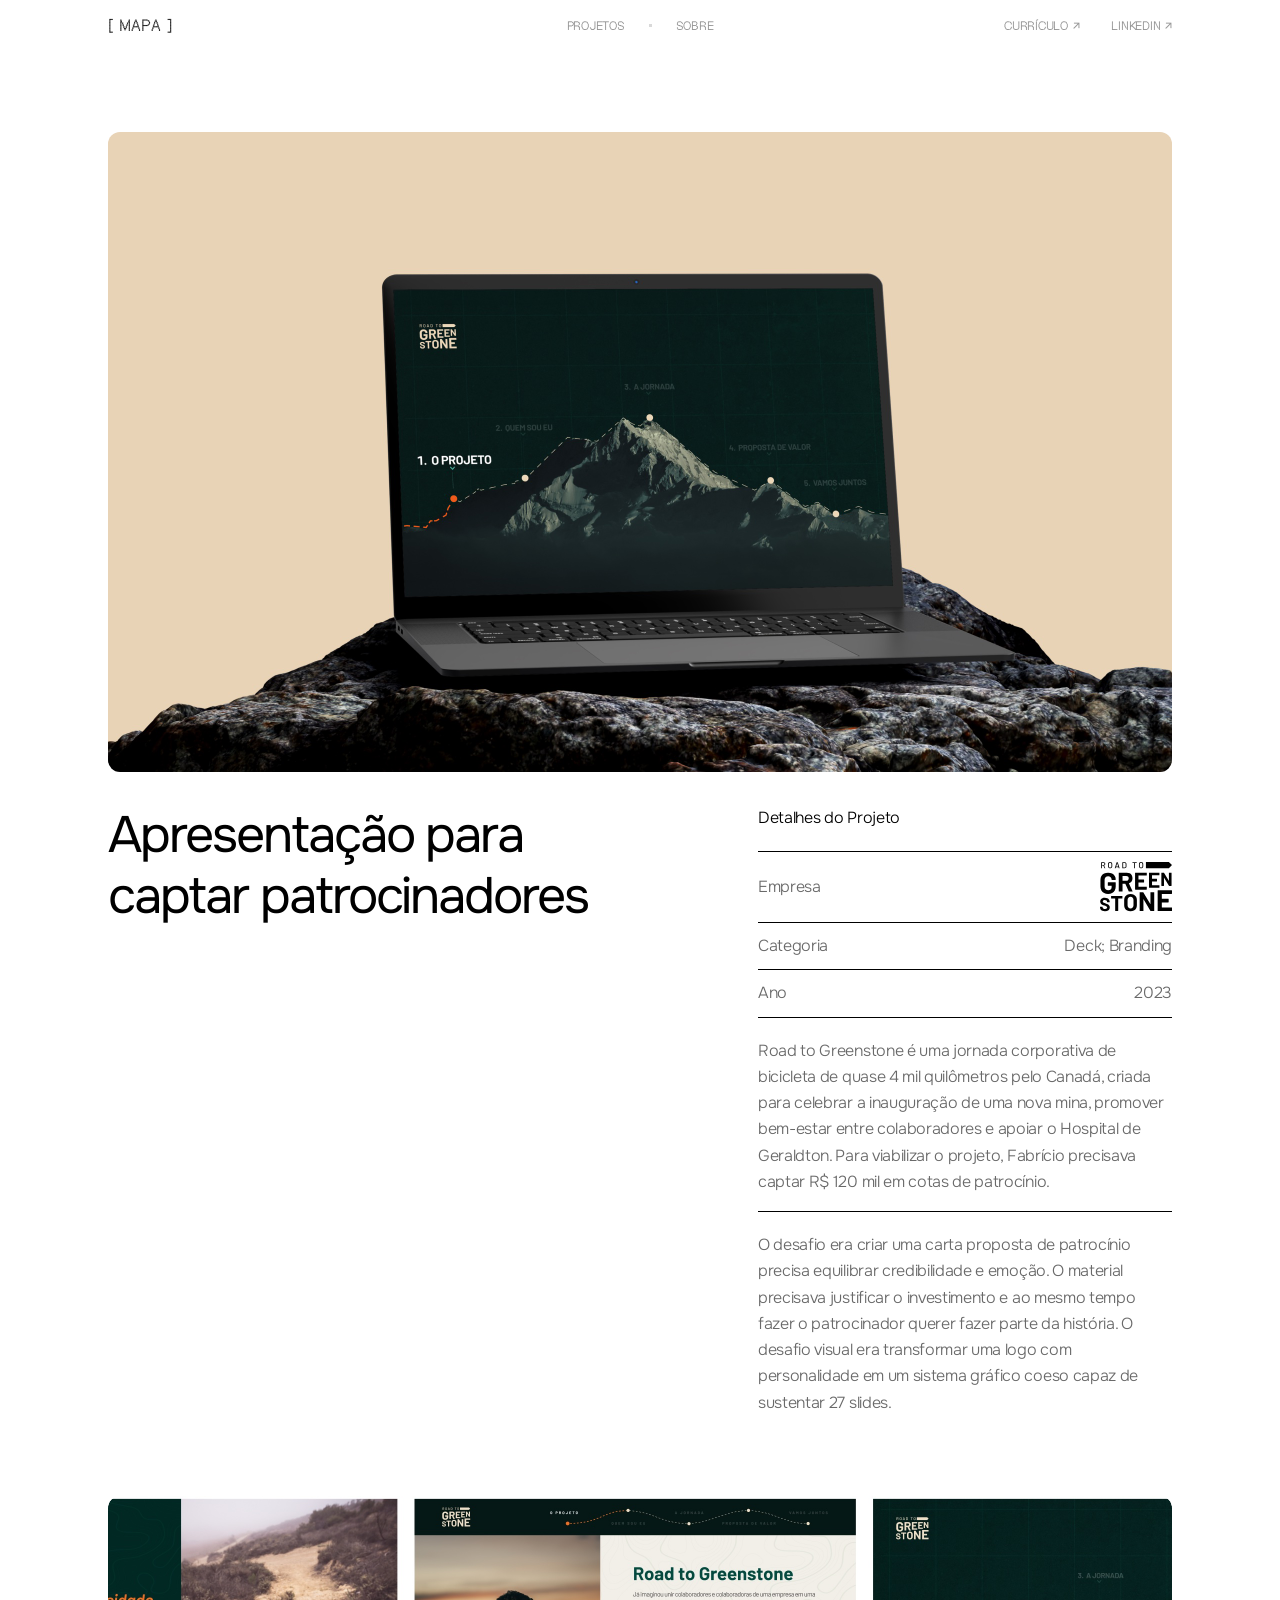
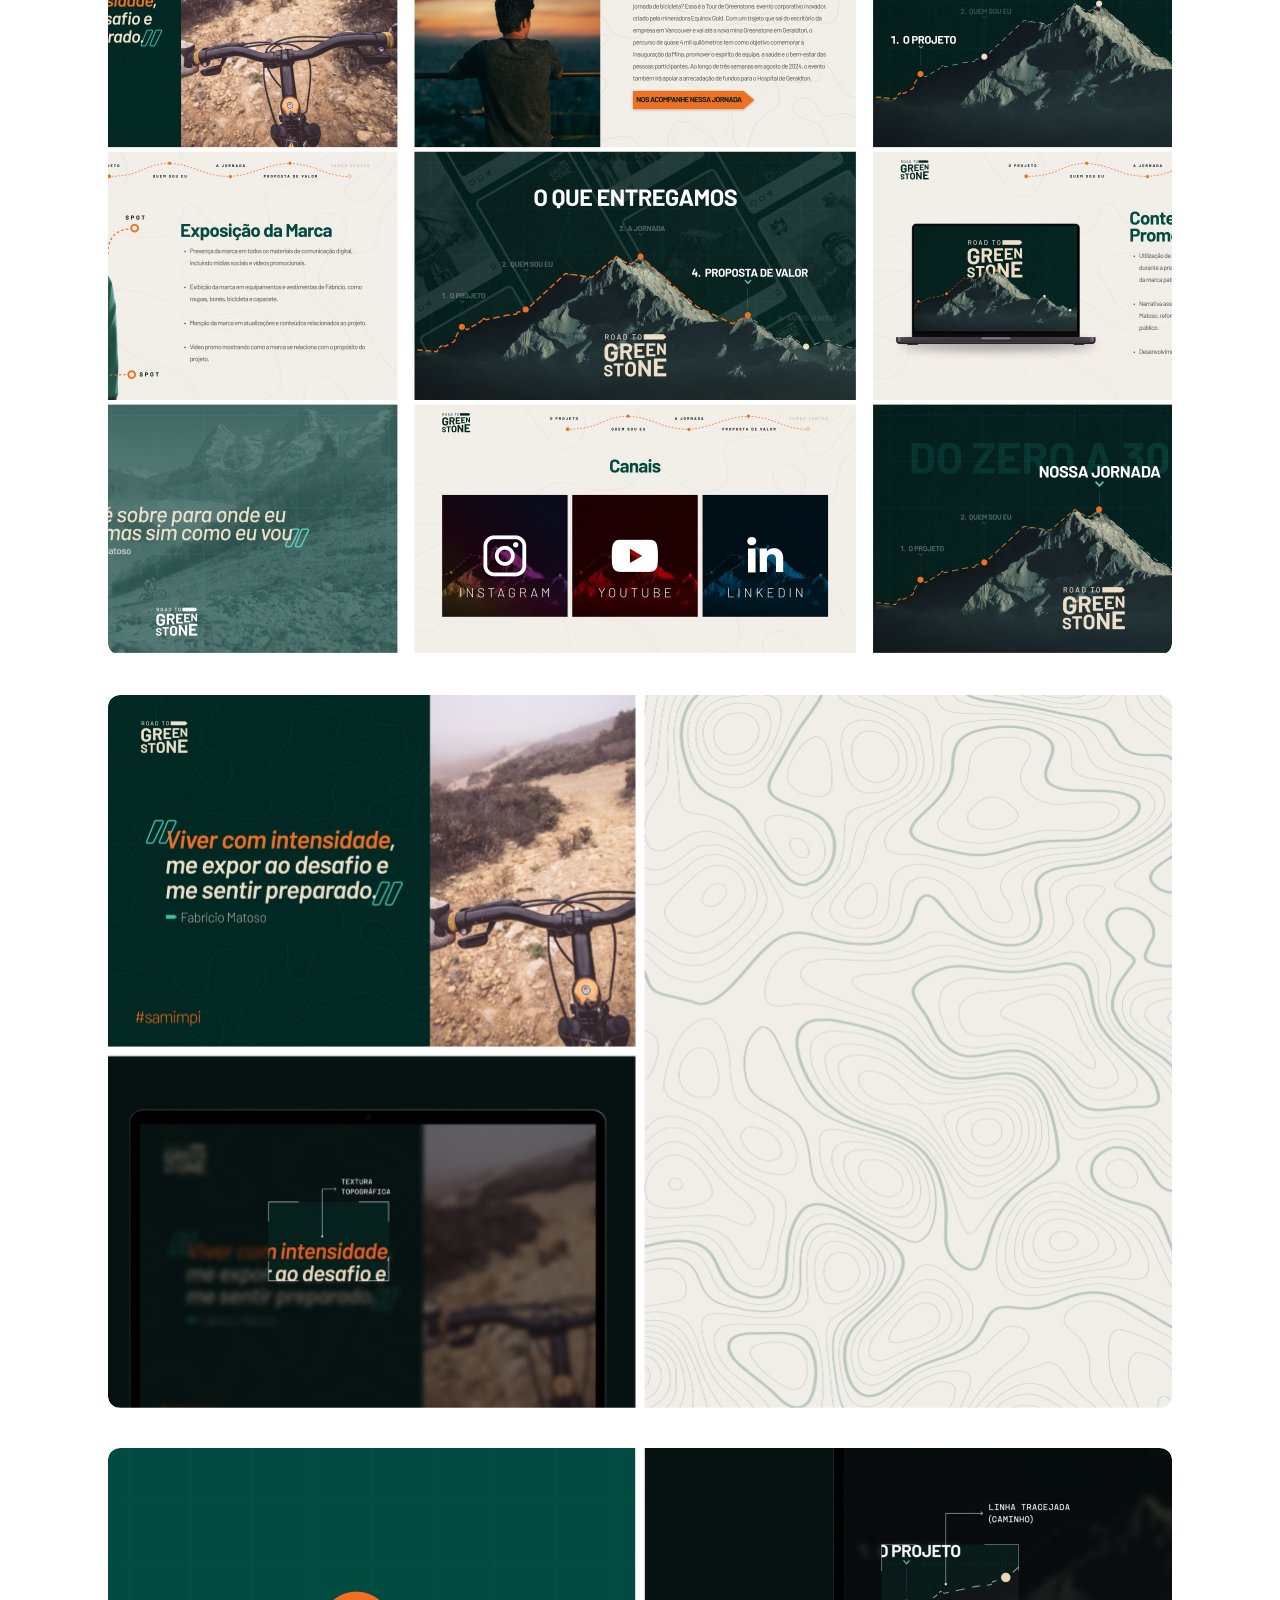
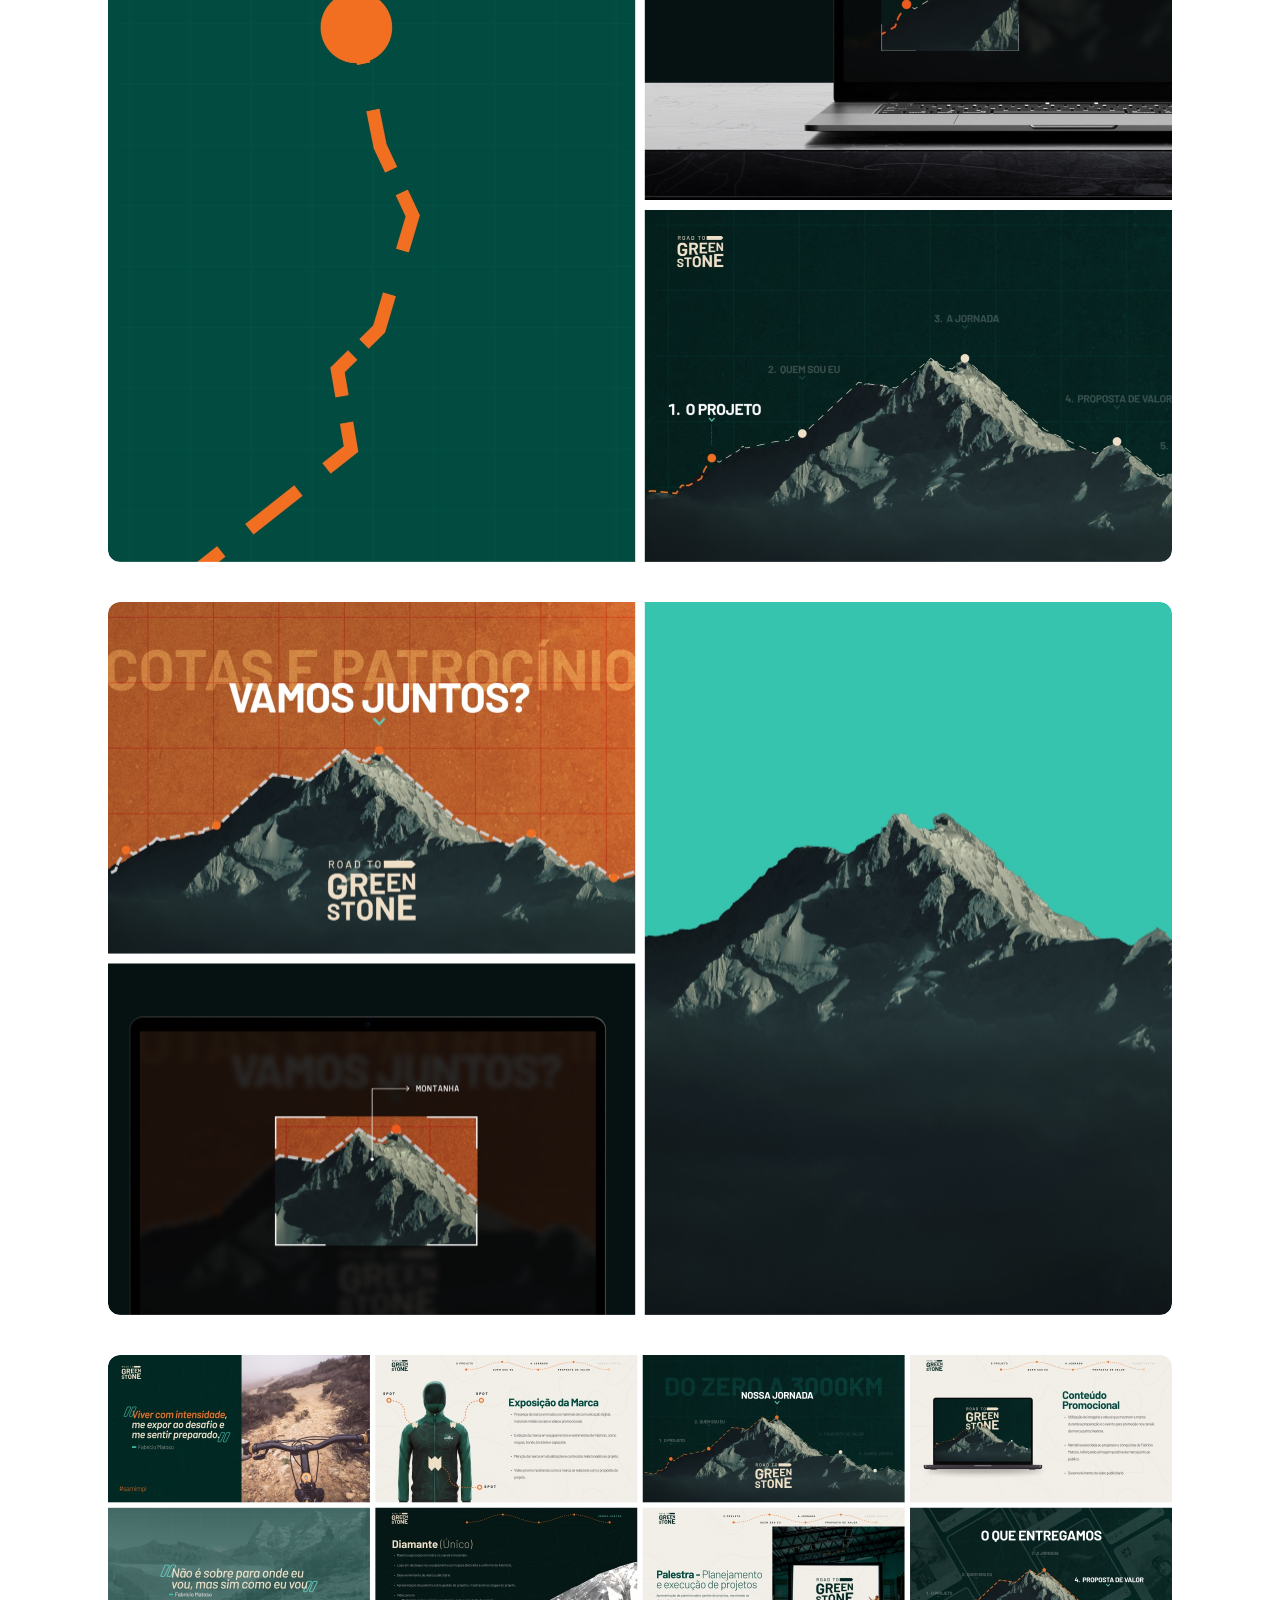
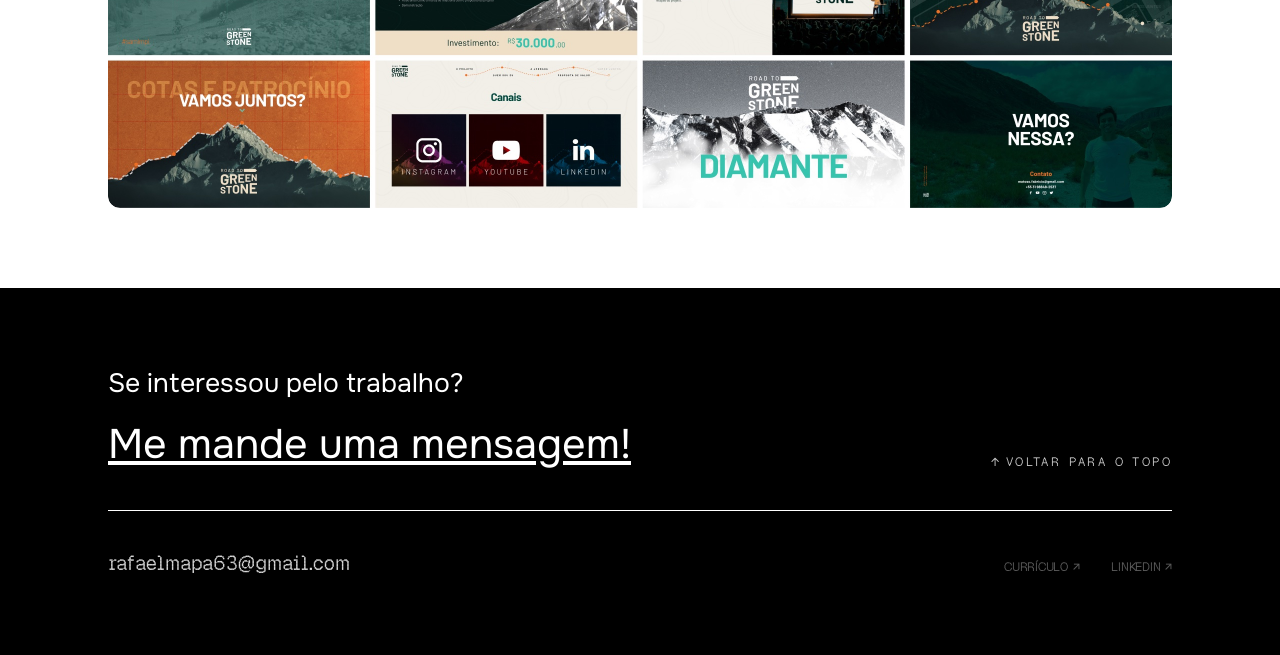
==== captacao.html @ 577cd7eb "feat: adicionar cases Catalogo, Captacao e Fidcomex e navegacao de projetos" ====
<!DOCTYPE html>
<html lang="pt-BR" id="top">
<head>
  <meta charset="UTF-8">
  <meta name="viewport" content="width=device-width, initial-scale=1.0">
  <title>Rafael Mapa - Apresentação para captar patrocinadores (Road to Greenstone)</title>
  <meta name="description" content="Road to Greenstone é uma jornada corporativa de bicicleta de quase 4 mil quilômetros pelo Canadá. Apresentação para captação de cotas de patrocínio.">
  <link rel="preconnect" href="https://fonts.googleapis.com">
  <link rel="preconnect" href="https://fonts.gstatic.com" crossorigin>
  <link href="https://fonts.googleapis.com/css2?family=Onest:wght@300;400&display=swap" rel="stylesheet">
  <link rel="stylesheet" href="style.css">
</head>
<body>
  <div class="container">
    <header>
      <div id="logo-text" class="pixel-mono" style="font-size:16px; cursor: pointer;" onclick="window.location.href='index.html'">[ MAPA ]</div>
      <nav class="header-links t-nav pixel-mono">
        <a href="projetos.html">projetos</a>
        <div class="dot"></div>
        <a href="sobre.html">sobre</a>
      </nav>
      <nav class="header-social t-nav pixel-mono">
        <a href="#" class="cv-link">Currículo ↗</a>
        <a href="https://www.linkedin.com/in/rafaelmapa/" target="_blank" class="linkedin-link">linkedin ↗</a>
      </nav>
      <button class="hamburger" type="button" aria-label="Abrir menu" aria-controls="mobile-menu" aria-expanded="false">
        <span></span><span></span><span></span>
      </button>
    </header>
    <div class="mobile-menu-overlay" id="mobile-menu">
      <nav class="pixel-mono">
        <a href="projetos.html">projetos</a>
        <a href="sobre.html">sobre</a>
        <a href="https://www.linkedin.com/in/rafaelmapa/" target="_blank">linkedin ↗</a>
      </nav>
    </div>

    <!-- Case Top: Hero first, then Title & Meta -->
    <main class="case-main">
      <div class="case-hero-image" style="margin-bottom: 33px;">
        <img src="assets/cases/captacao/hero.jpg" alt="Apresentação para captar patrocinadores - Road to Greenstone" width="1064" height="640">
      </div>

      <section class="case-header" style="margin-bottom: 80px;">
        <div class="case-header-left">
          <h1 class="case-title">Apresentação para captar patrocinadores</h1>
        </div>
        <div class="case-header-right">
          <h2 class="case-details-heading">Detalhes do Projeto</h2>
          <div class="case-meta-row">
            <span class="case-meta-label">Empresa</span>
            <div class="case-meta-logos">
              <img src="assets/cases/captacao/logo.svg" alt="Road to Greenstone" width="87" height="60" style="display: block; width: auto; height: 50px;">
            </div>
          </div>
          <div class="case-meta-row">
            <span class="case-meta-label">Categoria</span>
            <span class="case-meta-value">Deck; Branding</span>
          </div>
          <div class="case-meta-row">
            <span class="case-meta-label">Ano</span>
            <span class="case-meta-value">2023</span>
          </div>
          <p class="case-summary" style="margin-bottom: 16px;">
            Road to Greenstone é uma jornada corporativa de bicicleta de quase 4 mil quilômetros pelo Canadá, criada para celebrar a inauguração de uma nova mina, promover bem-estar entre colaboradores e apoiar o Hospital de Geraldton. Para viabilizar o projeto, Fabrício precisava captar R$ 120 mil em cotas de patrocínio.
          </p>
          <p class="case-summary">
            O desafio era criar uma carta proposta de patrocínio precisa equilibrar credibilidade e emoção. O material precisava justificar o investimento e ao mesmo tempo fazer o patrocinador querer fazer parte da história. O desafio visual era transformar uma logo com personalidade em um sistema gráfico coeso capaz de sustentar 27 slides.
          </p>
        </div>
      </section>

      <!-- Interface & Slides Gallery -->
      <section class="case-gallery-block" style="margin-bottom: 80px;">
        <div class="case-gallery-banner">
          <img src="assets/cases/captacao/img-1.jpg" alt="Abertura e apresentação conceitual Road to Greenstone" width="1064" height="759">
        </div>
        <div class="case-gallery-banner">
          <img src="assets/cases/captacao/img-2.jpg" alt="Elementos visuais e dados da jornada em bicicleta pelo Canadá" width="1064" height="714">
        </div>
        <div class="case-gallery-banner">
          <img src="assets/cases/captacao/img-3.jpg" alt="Cotas de patrocínio, contrapartidas e mapa da jornada" width="1064" height="713">
        </div>
        <div class="case-gallery-banner">
          <img src="assets/cases/captacao/img-4.jpg" alt="Retorno de marca, impacto social e apoio ao Hospital de Geraldton" width="1064" height="713">
        </div>
        <div class="case-gallery-banner">
          <img src="assets/cases/captacao/img-5.jpg" alt="Mural completo dos slides da apresentação" width="1064" height="453">
        </div>
      </section>
    </main>
  </div>

  <!-- Footer -->
  <footer>
    <div class="container">
      <div class="footer-top">
        <div class="footer-cta">
          <p>Se interessou pelo trabalho?</p>
          <p><a href="https://wa.me/5531984040289" target="_blank" style="color: inherit; text-decoration: none;">Me mande uma mensagem!</a></p>
        </div>
        <a href="#top" class="back-to-top pixel-mono">
          <span>↑</span> VOLTAR PARA O TOPO
        </a>
      </div>
      <hr>
      <div class="footer-bottom">
        <a href="#" id="copy-email-btn" class="footer-email pixel-mono" style="position: relative;">
          rafaelmapa63@gmail.com
          <span id="email-tooltip" style="position: absolute; bottom: 100%; left: 0; margin-bottom: 8px; background: var(--white); color: var(--black); padding: 4px 8px; border-radius: 2px; font-size: 12px; opacity: 0; pointer-events: none; transition: opacity 0.2s; white-space: nowrap;">Email Copiado</span>
        </a>
        <nav class="header-social t-nav pixel-mono">
          <a href="#">Currículo ↗</a>
          <a href="https://www.linkedin.com/in/rafaelmapa/" target="_blank">linkedin ↗</a>
        </nav>
      </div>
    </div>
  </footer>

  <script src="site.js"></script>
</body>
</html>
---- style.css ----
/* Reset & Fonts */
:root {
  --gray: #696969;
  --nav-gray: #767676;
  --divider: #D9D9D9;
  --black: #000000;
  --white: #FFFFFF;
}

*, *::before, *::after { box-sizing: border-box; }
body, h1, h2, h3, p, figure, blockquote, dl, dd, ul, ol { margin: 0; padding: 0; }
a { text-decoration: none; color: inherit; }
img { max-width: 100%; height: auto; display: block; }

body {
  font-family: 'Onest', system-ui, sans-serif;
  color: var(--black);
  background-color: var(--white);
  line-height: 1.2;
}

@font-face {
  font-family: 'Geist Pixel Local';
  src: url('assets/fonts/GeistPixel-Regular-VariableFont_ELSH.ttf') format('truetype');
  font-weight: 400;
  font-style: normal;
  font-display: swap;
}

/* Typography Scale */
.hero-name {
  font-family: 'Geist Pixel Local', monospace;
  font-variation-settings: 'ELSH' 20;
}

@keyframes name-glitch {
  0%, 100% { font-variation-settings: 'ELSH' 20; }
  20% { font-variation-settings: 'ELSH' 40; }
  40% { font-variation-settings: 'ELSH' 60; }
  60% { font-variation-settings: 'ELSH' 80; }
  80% { font-variation-settings: 'ELSH' 1; }
}

@media (hover: hover) and (prefers-reduced-motion: no-preference) {
  .hero-name:hover {
    animation: name-glitch 2.5s steps(1, end) infinite;
  }
}

/* ponytail: approximate Geist Pixel via mono until imported or mapped locally */
.pixel-mono {
  font-family: 'Geist Pixel Local', ui-monospace, monospace;
  font-variation-settings: 'ELSH' 20;
  text-transform: uppercase;
}

.t-lead { font-size: clamp(20px, calc(17px + 0.75vw), 28px); font-weight: 400; letter-spacing: -0.02em; line-height: 1.2; color: var(--gray); }
.hero p.t-lead { text-wrap: balance; }
.t-h1 { font-size: clamp(28px, calc(22px + 1vw), 40px); font-weight: 300; letter-spacing: -0.02em; line-height: 1.2; }
.t-h2 { font-size: clamp(18px, calc(16px + 0.3vw), 20px); font-weight: 300; letter-spacing: -0.02em; line-height: 1.2; }
.t-card-title { font-size: clamp(16px, calc(13px + 0.45vw), 20px); font-weight: 400; letter-spacing: -0.02em; line-height: 1.2; }
.t-body { font-size: 16px; font-weight: 300; letter-spacing: -0.02em; line-height: 1.64; }
.t-nav { font-size: 12px; letter-spacing: -0.02em; color: var(--nav-gray); }
.t-metadata { font-size: 10px; font-weight: 400; letter-spacing: -0.02em; text-transform: uppercase; }

/* Layout */
.container {
  width: min(1064px, calc(100% - 48px));
  margin: 0 auto;
}

/* Header */
header {
  position: sticky;
  top: 0;
  z-index: 100;
  display: grid;
  grid-template-columns: 1fr auto 1fr;
  align-items: center;
  width: 100%;
  height: 52px;
  background-color: var(--white);
}
header::before {
  content: "";
  position: absolute;
  top: 0;
  left: 50%;
  width: 100vw;
  height: 100%;
  transform: translateX(-50%);
  background-color: var(--white);
  z-index: -1;
}
main {
  padding-top: 80px;
}
#logo-text {
  justify-self: start;
  font-size: 16px;
}
.header-links {
  justify-self: center;
  display: flex;
  align-items: center;
  gap: 24px;
}
.header-social {
  justify-self: end;
  display: flex;
  align-items: center;
  gap: 32px;
}
.dot {
  width: 3px;
  height: 3px;
  background-color: var(--divider);
}

/* Hero Section */
.hero {
  margin-bottom: 80px;
}
.hero p {
  max-width: 522px;
  margin-bottom: 32px;
}
.hero strong {
  font-weight: normal;
  color: var(--black);
}
.current-role {
  display: flex;
  align-items: center;
  gap: 8px;
  font-size: 20px;
  color: var(--gray);
  margin-left: auto;
  width: fit-content;
}
@media (min-width: 768px) {
  .hero {
    display: flex;
    flex-wrap: wrap;
    justify-content: space-between;
    align-items: flex-end;
    gap: 40px;
  }
  .hero p { margin-bottom: 0; }
}

/* Projects Grid */
.projects {
  display: grid;
  grid-template-columns: 1fr;
  gap: 32px;
  margin-bottom: 80px;
}
.projects > div,
.card,
.card-footer,
.card-footer h3 { min-width: 0; }
.projects > div {
  display: flex;
  flex-direction: column;
  gap: 32px;
}
@media (min-width: 768px) {
  .projects {
    grid-template-columns: repeat(2, minmax(0, 1fr));
    gap: 20px;
    align-items: start;
  }
}

/* Project Card */
.card {
  display: flex;
  flex-direction: column;
  gap: 20px;
}
.card-img {
  width: 100%;
  border-radius: 4px;
  overflow: hidden;
  background: #f5f5f5;
}
.card-img img {
  width: 100%;
  height: auto;
}

.card-footer {
  display: flex;
  justify-content: space-between;
  align-items: flex-start;
  gap: 24px;
}
.card-footer .t-metadata {
  flex-shrink: 0;
  text-align: right;
  white-space: nowrap;
}
.card-footer h3 { flex: 0 1 65%; }

.view-more {
  display: block;
  font-size: clamp(18px, calc(15px + 0.55vw), 24px);
  letter-spacing: -0.02em;
  text-decoration: underline;
  margin-bottom: 80px;
}

/* About Sections */
.about-section {
  padding: 160px 0;
  display: flex;
  flex-direction: column;
  gap: 24px;
}
.about-section h2 {
  flex-shrink: 0;
}
.about-section p {
  color: var(--gray);
  max-width: 522px;
}
.about-section p strong {
  color: var(--black);
  font-weight: 300;
}

.section-title {
  color: var(--gray);
  margin-bottom: 32px;
}

@media (min-width: 768px) {
  .section-title {
    margin-bottom: 40px;
  }
}







@media (min-width: 768px) {
  .about-section {
    flex-direction: row;
    justify-content: space-between;
    gap: 80px;
  }
}

/* Footer */
footer {
  position: relative;
  z-index: 2;
  background-color: var(--black);
  color: var(--white);
  padding: 80px 0;
}
.footer-top {
  display: flex;
  flex-direction: column;
  justify-content: space-between;
  align-items: flex-start;
  gap: 40px;
  margin-bottom: 40px;
}
.footer-cta p:first-child {
  font-size: clamp(20px, calc(17px + 0.75vw), 28px);
  color: var(--white);
  margin-bottom: 20px;
}
.footer-cta p:last-child {
  font-size: clamp(30px, calc(22px + 1.5vw), 44px);
  text-decoration: underline;
}
.back-to-top {
  display: flex;
  align-items: center;
  gap: 4px;
  font-size: 12px;
  letter-spacing: 0.2em;
  text-transform: uppercase;
}
footer hr {
  border: 0;
  border-top: 1px solid var(--white);
  margin: 0 0 40px 0;
}
.footer-bottom {
  display: flex;
  flex-direction: column;
  justify-content: space-between;
  align-items: flex-start;
  gap: 24px;
}
.footer-email {
  font-size: 20px;
  text-transform: none;
  word-break: break-word;
}
@media (min-width: 768px) {
  .footer-top, .footer-bottom {
    flex-direction: row;
    align-items: flex-end;
  }
}





/* Remove huge padding-bottom from about-section since wrappers handle the spacing now */

/* Sobre Gallery */
@media (max-width: 767px) {
  .about-gallery {
    grid-template-columns: repeat(2, 1fr) !important;
  }
}


/* Hamburger & Mobile Header */
.hamburger {
  display: none;
  background: none;
  border: none;
  cursor: pointer;
  flex-direction: column;
  gap: 6px;
  padding: 0;
  z-index: 100;
  position: relative;
}
.hamburger span {
  display: block;
  width: 24px;
  height: 1px;
  background-color: var(--black);
  transition: transform 0.3s ease, opacity 0.3s ease;
}

@media (max-width: 767px) {
  header {
    grid-template-columns: auto 1fr auto !important;
    gap: 16px;
  }
  .header-links {
    display: none !important;
  }
  header .header-social {
    display: flex !important;
    justify-self: center !important;
  }
  .header-social .linkedin-link {
    display: none !important;
  }
  .header-social .cv-link {
    color: var(--nav-gray);
  }
  .hamburger {
    display: flex;
    justify-self: end;
  }
}


/* Mobile Menu Overlay */
.mobile-menu-overlay {
  position: fixed;
  top: 0;
  left: 0;
  width: 100%;
  height: 100vh;
  background-color: var(--white);
  z-index: 99;
  display: flex;
  flex-direction: column;
  padding: 100px 24px 24px;
  opacity: 0;
  pointer-events: none;
  transition: opacity 0.3s ease;
}
.menu-open {
  overflow: hidden;
}
.menu-open .mobile-menu-overlay {
  opacity: 1;
  pointer-events: auto;
}
.mobile-menu-overlay nav {
  display: flex;
  flex-direction: column;
  gap: 32px;
  align-items: center;
  font-size: 24px;
}
.menu-open .hamburger span:nth-child(1) {
  transform: translateY(7px) rotate(45deg);
}
.menu-open .hamburger span:nth-child(2) {
  opacity: 0;
}
.menu-open .hamburger span:nth-child(3) {
  transform: translateY(-7px) rotate(-45deg);
}

/* Outros Projetos Grid */
.other-projects-section {
  margin-bottom: 80px;
}
.other-projects-grid {
  display: flex;
  flex-direction: column;
  gap: 20px;
}
.other-projects-grid .other-card { min-height: 320px; }
.other-projects-row {
  display: flex;
  flex-direction: column;
  gap: 20px;
}
@media (min-width: 768px) {
  .other-projects-row {
    flex-direction: row;
  }
}

.other-card {
  position: relative;
  display: flex;
  border-radius: 4px;
  overflow: hidden;
  text-decoration: none;
  min-height: 320px;
}

.other-card.large {
  width: 100%;
}
.other-card.medium {
  width: 100%;
}
.other-card.small {
  width: 100%;
}

.other-card-bg {
  position: absolute;
  top: 0;
  left: 0;
  width: 100%;
  height: 100%;
  background-color: #ececec;
  z-index: 1;
}
.other-card-bg img {
  width: 100%;
  height: 100%;
  object-fit: cover;
}

@media (min-width: 768px) {
  .other-card.medium {
    width: calc(739px / 1064px * 100%);
  }

  .other-card.small {
    width: calc(305px / 1064px * 100%);
  }

  .other-card.medium .other-card-bg img {
    position: absolute;
    top: -59.49%;
    left: 0.07%;
    width: 127.13%;
    max-width: none;
    height: 195.76%;
    object-fit: fill;
  }
}
.other-card .overlay {
  position: absolute;
  top: 0;
  left: 0;
  width: 100%;
  height: 100%;
  background: linear-gradient(to top, rgba(0,0,0,0.2) 15%, transparent 46%);
}

.other-card-content {
  position: relative;
  z-index: 2;
  display: flex;
  flex-direction: column;
  justify-content: flex-end;
  gap: 16px;
  padding: 32px;
  width: 100%;
}

.other-card.medium .other-card-content {
  justify-content: flex-end;
}
.other-card.small .other-card-content {
  justify-content: flex-start;
}

.other-card .tags {
  display: flex;
  gap: 8px;
  flex-wrap: wrap;
}
.other-card .tag {
  background-color: #ddd;
  color: #555;
  font-size: 12px;
  padding: 4px 12px;
  border-radius: 4px;
}
.other-card .tag.dark {
  background-color: #1b1b1b;
  color: var(--white);
}

.other-card-content.dark h3 {
  color: var(--black) !important;
}

/* Hamburger active state */
.hamburger.active span:nth-child(1) { transform: translateY(6px) rotate(45deg); }
.hamburger.active span:nth-child(2) { opacity: 0; }
.hamburger.active span:nth-child(3) { transform: translateY(-6px) rotate(-45deg); }

.mobile-menu-overlay.active {
  display: flex !important;
  opacity: 1;
}


/* --- Project Case Pages --- */
.project-page {
  padding-bottom: 120px;
  overflow-x: hidden;
}
.project-top {
  display: flex;
  flex-direction: column;
  gap: 40px;
  margin: 120px 0 80px 0;
}
@media (min-width: 768px) {
  .project-top {
    flex-direction: row;
    gap: 120px;
    align-items: flex-start;
  }
}
.project-title {
  flex: 1;
  font-size: clamp(40px, 4vw, 64px);
  line-height: 1.1;
  letter-spacing: -0.02em;
  font-weight: 300;
  color: var(--black);
}
.project-info {
  width: 100%;
  display: flex;
  flex-direction: column;
}
@media (min-width: 768px) {
  .project-info {
    width: 414px;
    flex-shrink: 0;
  }
}
.project-details {
  display: flex;
  flex-direction: column;
  margin-bottom: 32px;
}
.details-title {
  font-size: 10px;
  color: var(--nav-gray);
  margin-bottom: 16px;
  text-transform: uppercase;
  letter-spacing: 0.02em;
}
.details-row {
  display: flex;
  justify-content: space-between;
  align-items: center;
  padding: 8px 0;
  font-size: 13px;
}
.details-label {
  color: var(--nav-gray);
  text-transform: uppercase;
  letter-spacing: 0.02em;
}
.details-value {
  color: var(--black);
  text-align: right;
  font-weight: 400;
  text-transform: none;
  letter-spacing: 0;
}
.project-lead {
  font-size: clamp(25px, 2.5vw, 28px);
  line-height: 1.2;
  color: var(--gray);
  margin-top: 16px;
  letter-spacing: -0.02em;
  font-weight: 400;
}
.hero-img {
  width: 100%;
  aspect-ratio: 16 / 7;
  background-color: #E8E8E8;
  border-radius: 4px;
  margin-bottom: 80px;
  overflow: hidden;
  display: flex;
  align-items: center;
  justify-content: center;
  font-size: 14px;
  color: var(--nav-gray);
  font-family: 'Geist Pixel Local', monospace;
}
.hero-img img {
  width: 100%;
  height: 100%;
  object-fit: cover;
}

/* Sections */
.project-section {
  padding: 80px 0;
}
.bg-light {
  background-color: #F8F8F8;
  margin-left: calc(50% - 50vw);
  margin-right: calc(50% - 50vw);
  width: 100vw;
  padding-left: calc(50vw - 50%);
  padding-right: calc(50vw - 50%);
}

.project-stats {
  display: grid;
  grid-template-columns: 1fr;
  gap: 40px;
}
@media (min-width: 768px) {
  .project-stats {
    grid-template-columns: repeat(3, 1fr);
  }
}
.stat-header {
  display: flex;
  align-items: baseline;
  gap: 8px;
  margin-bottom: 16px;
}
.stat-number {
  font-size: clamp(40px, 4vw, 64px);
  font-weight: 300;
  line-height: 1;
  letter-spacing: -0.02em;
  color: var(--black);
}
.stat-unit {
  font-size: 16px;
  font-weight: 400;
  color: var(--black);
}
.stat-desc {
  font-size: 16px;
  line-height: 1.64;
  color: var(--gray);
  font-weight: 300;
}

.content-section {
  display: flex;
  flex-direction: column;
  gap: 40px;
}
@media (min-width: 768px) {
  .content-section {
    flex-direction: row;
    gap: 120px;
  }
}
.content-title {
  width: 100%;
  font-size: 25px;
  font-weight: 400;
  color: var(--black);
  letter-spacing: -0.02em;
}
@media (min-width: 768px) {
  .content-title {
    width: 300px;
    flex-shrink: 0;
  }
}
.content-items {
  flex: 1;
  display: flex;
  flex-direction: column;
  gap: 60px;
}
.content-item {
  display: flex;
  flex-direction: column;
  gap: 16px;
}
@media (min-width: 768px) {
  .content-item {
    flex-direction: row;
    gap: 40px;
    align-items: flex-start;
  }
}
.item-label {
  width: 100%;
  font-size: 10px;
  text-transform: uppercase;
  letter-spacing: 0.02em;
  color: var(--nav-gray);
  font-weight: 400;
}
@media (min-width: 768px) {
  .item-label {
    width: 140px;
    flex-shrink: 0;
    padding-top: 6px;
  }
}
.item-text {
  flex: 1;
  font-size: 16px;
  line-height: 1.64;
  color: var(--black);
  font-weight: 300;
}
.project-gallery {
  display: flex;
  flex-direction: column;
  gap: 40px;
  margin-top: 80px;
}
.gallery-placeholder {
  width: 100%;
  height: 600px;
  background-color: #E8E8E8;
  border-radius: 4px;
  display: flex;
  align-items: center;
  justify-content: center;
  font-size: 14px;
  color: var(--nav-gray);
  font-family: 'Geist Pixel Local', monospace;
}


/* ==========================================================================
   Case Study Pages (Porsche, Lopez, Mercedes, Volvo, etc.)
   Exact match to Figma Canvas specifications
   ========================================================================== */

.case-main {
  padding-top: 80px;
}

.case-header {
  display: flex;
  flex-direction: column;
  gap: 32px;
  margin-bottom: 33px;
}

@media (min-width: 768px) {
  .case-header {
    flex-direction: row;
    justify-content: space-between;
    align-items: flex-start;
    gap: 20px;
  }
}

.case-header-left {
  flex: 1;
  max-width: 522px;
}

.case-title {
  font-size: clamp(32px, calc(28px + 1.8vw), 64px);
  font-weight: 400;
  line-height: 1.2;
  letter-spacing: -0.04em;
  color: var(--black);
}

.case-header-right {
  width: 100%;
  display: flex;
  flex-direction: column;
}

@media (min-width: 768px) {
  .case-header-right {
    width: 414px;
    flex-shrink: 0;
  }
}

.case-details-heading {
  font-size: 16px;
  font-weight: 300;
  line-height: 1.64;
  letter-spacing: -0.02em;
  color: var(--black);
  margin-bottom: 20px;
}

.case-meta-row {
  display: flex;
  justify-content: space-between;
  align-items: center;
  border-top: 1px solid var(--black);
  padding: 10px 0;
  min-height: 40px;
}

.case-meta-label {
  font-size: 16px;
  font-weight: 300;
  line-height: 1.64;
  letter-spacing: -0.02em;
  color: var(--gray);
}

.case-meta-value {
  font-size: 16px;
  font-weight: 300;
  line-height: 1.64;
  letter-spacing: -0.02em;
  color: var(--gray);
  text-align: right;
}

.case-meta-logos {
  display: flex;
  align-items: center;
  justify-content: flex-end;
}

.case-meta-logos img {
  height: 20px;
  width: auto;
  display: block;
}

.case-meta-logos img.logo-volvo {
  height: 12px;
}

.case-summary {
  border-top: 1px solid var(--black);
  padding-top: 20px;
  font-size: 16px;
  font-weight: 300;
  line-height: 1.64;
  letter-spacing: -0.02em;
  color: var(--gray);
}

.case-hero-image {
  width: 100%;
  border-radius: 12px;
  overflow: hidden;
  background-color: #f5f5f5;
  margin-bottom: 40px;
}

.case-hero-image img,
.case-hero-image video {
  width: 100%;
  height: auto;
  display: block;
}

/* Full-width Case Content Blocks */
.case-body-wrapper {
  display: flex;
  flex-direction: column;
  gap: 40px;
  margin-bottom: 80px;
}

.case-block {
  width: 100%;
  padding: 32px 0;
}

.case-block.bg-subtle {
  background-color: #FCFCFC;
  box-shadow: 0 0 0 100vmax #FCFCFC;
  clip-path: inset(0 -100vmax);
}

.case-block-inner {
  width: min(1064px, calc(100% - 48px));
  margin: 0 auto;
}

/* Destaques / Stats (Frame 8872) */
.case-stats-grid {
  display: grid;
  grid-template-columns: 1fr;
  gap: 32px;
}

@media (min-width: 768px) {
  .case-stats-grid {
    grid-template-columns: repeat(3, 1fr);
    gap: 74px;
  }
}

.case-stat-item {
  display: flex;
  flex-direction: column;
  gap: 20px;
}

.case-stat-header {
  display: flex;
  align-items: baseline;
  gap: 4px;
}

.case-stat-number {
  font-size: 49px;
  font-weight: 300;
  line-height: 1.2;
  letter-spacing: -0.02em;
  color: var(--black);
}

.case-stat-unit {
  font-size: 16px;
  font-weight: 400;
  line-height: 1.2;
  letter-spacing: -0.02em;
  color: var(--black);
}

.case-stat-text {
  font-size: 16px;
  font-weight: 300;
  line-height: 1.64;
  letter-spacing: -0.02em;
  color: #737373;
}

/* Narrative Grid (Projeto, Construção, Priorização, Entrega) */
.case-narrative-grid {
  display: flex;
  flex-direction: column;
  gap: 28px;
}

@media (min-width: 768px) {
  .case-narrative-grid {
    flex-direction: row;
    gap: 32px;
  }
}

.case-section-title {
  width: 100%;
  font-size: 25px;
  font-weight: 400;
  line-height: 1.2;
  letter-spacing: -0.02em;
  color: var(--black);
}

@media (min-width: 768px) {
  .case-section-title {
    width: 185px;
    flex-shrink: 0;
  }
}

.case-narrative-items {
  flex: 1;
  display: flex;
  flex-direction: column;
  gap: 32px;
}

.case-narrative-item {
  display: flex;
  flex-direction: column;
  gap: 12px;
}

@media (min-width: 768px) {
  .case-narrative-item {
    flex-direction: row;
    gap: 20px;
    align-items: flex-start;
  }
}

.case-item-label {
  font-size: 10px;
  font-weight: 400;
  line-height: 1.2;
  letter-spacing: -0.02em;
  color: var(--black);
  text-transform: uppercase;
  width: 100%;
}

@media (min-width: 768px) {
  .case-item-label {
    width: 88px;
    flex-shrink: 0;
    padding-top: 4px;
  }
}

.case-item-text {
  flex: 1;
  font-size: 16px;
  font-weight: 300;
  line-height: 1.64;
  letter-spacing: -0.02em;
  color: var(--black);
}

/* Dual Preview Showcase (Group 1 - Desktop & Mobile Mockup) */
.case-dual-preview {
  position: relative;
  width: 100%;
  border-radius: 12px;
  overflow: hidden;
  background-color: transparent;
}

.case-preview-desktop {
  width: 100%;
  border-radius: 12px;
  overflow: hidden;
}

.case-preview-desktop img {
  width: 100%;
  height: auto;
  border-radius: 12px;
  display: block;
}

/* Gallery Block */
.case-gallery-block {
  display: flex;
  flex-direction: column;
  gap: 40px;
  padding: 0;
}

.case-gallery-banner {
  width: 100%;
  border-radius: 12px;
  overflow: hidden;
}

.case-gallery-banner img {
  width: 100%;
  height: auto;
  border-radius: 12px;
  display: block;
}

.case-gallery-row {
  display: grid;
  grid-template-columns: 1fr;
  gap: 20px;
}

@media (min-width: 768px) {
  .case-gallery-row {
    grid-template-columns: repeat(2, 1fr);
  }
}

.case-gallery-card {
  width: 100%;
  border-radius: 12px;
  overflow: hidden;
  background-color: #FCFCFC;
}

.case-gallery-card img {
  width: 100%;
  height: auto;
  border-radius: 12px;
  display: block;
}

/* Mobile Trio */
.case-mobile-trio {
  display: flex;
  flex-direction: column;
  align-items: center;
  gap: 32px;
  padding: 16px 0;
}

@media (min-width: 768px) {
  .case-mobile-trio {
    flex-direction: row;
    justify-content: space-between;
    gap: 20px;
    padding: 32px 0;
  }
}

.case-mobile-card {
  width: 232px;
  border-radius: 41px;
  overflow: hidden;
  box-shadow: 0 10px 30px rgba(0, 0, 0, 0.06);
}

.case-mobile-card img {
  width: 100%;
  height: auto;
  display: block;
  border-radius: 41px;
}
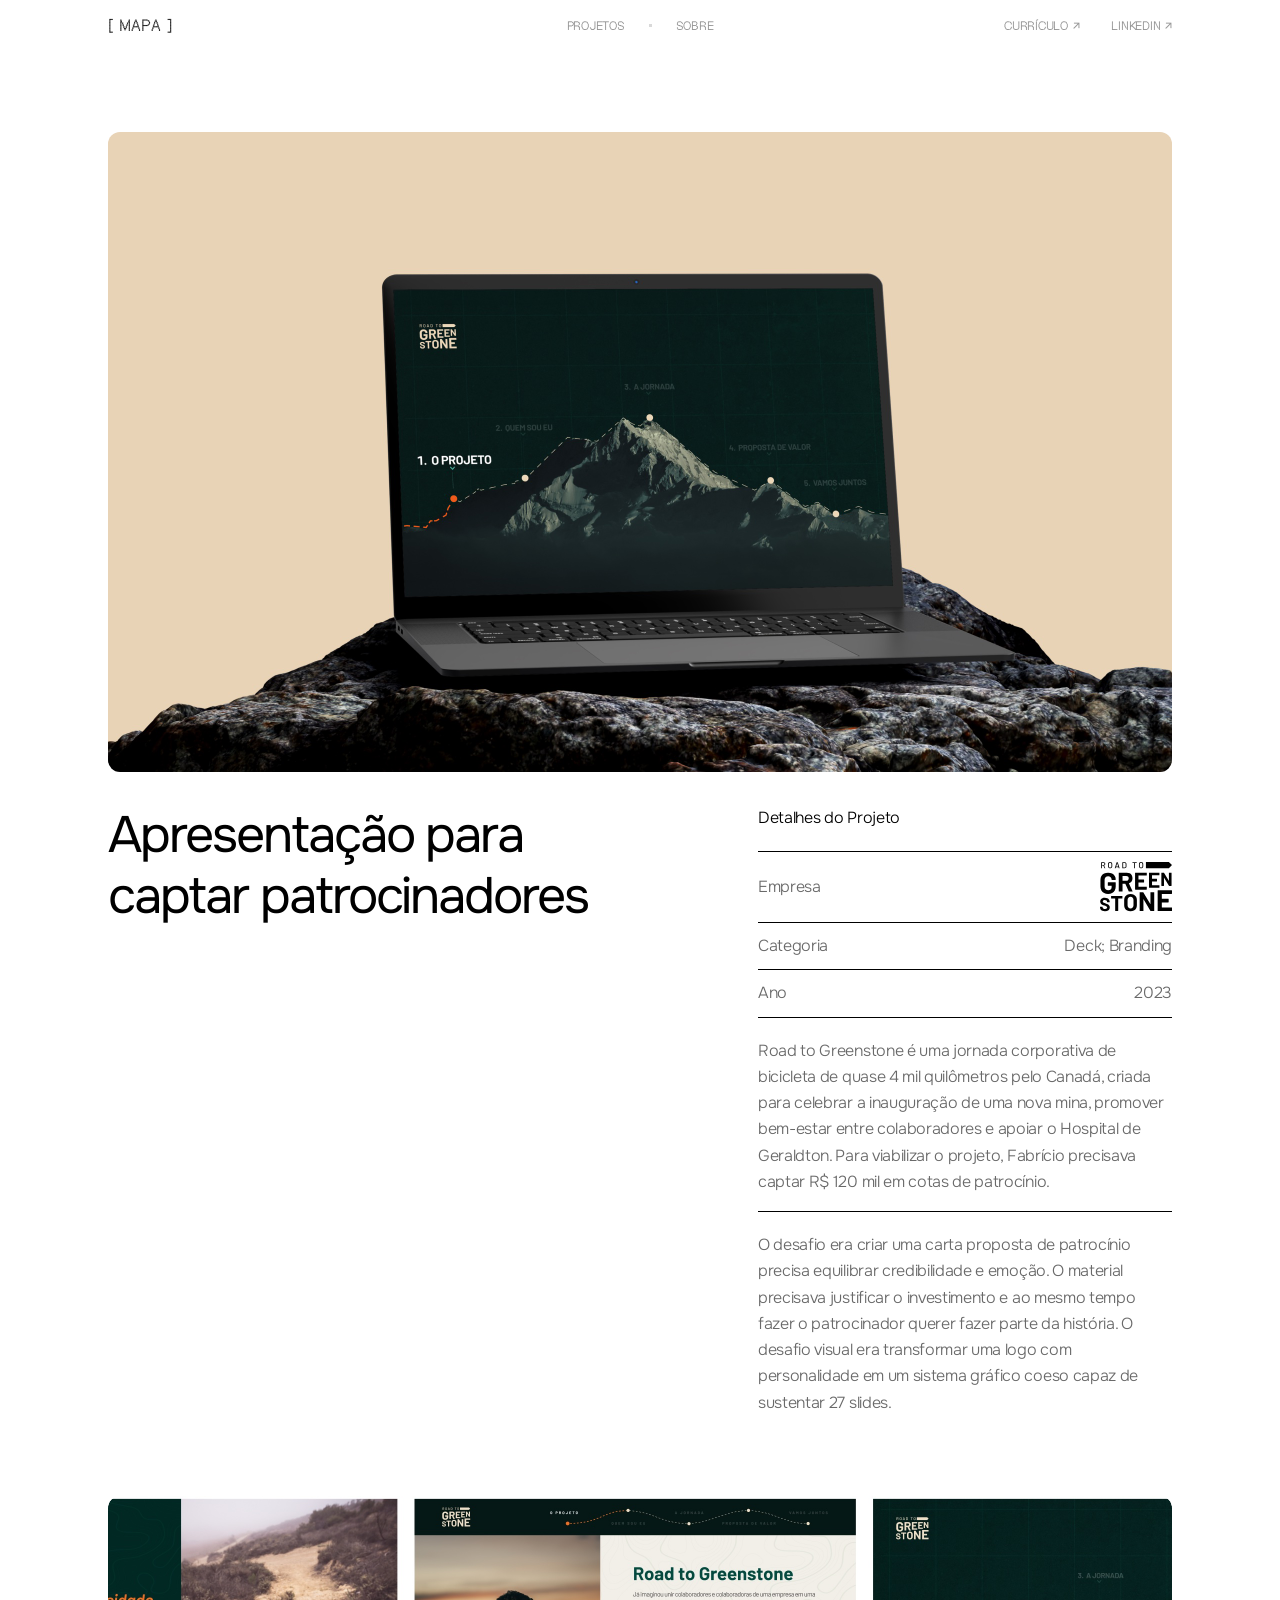
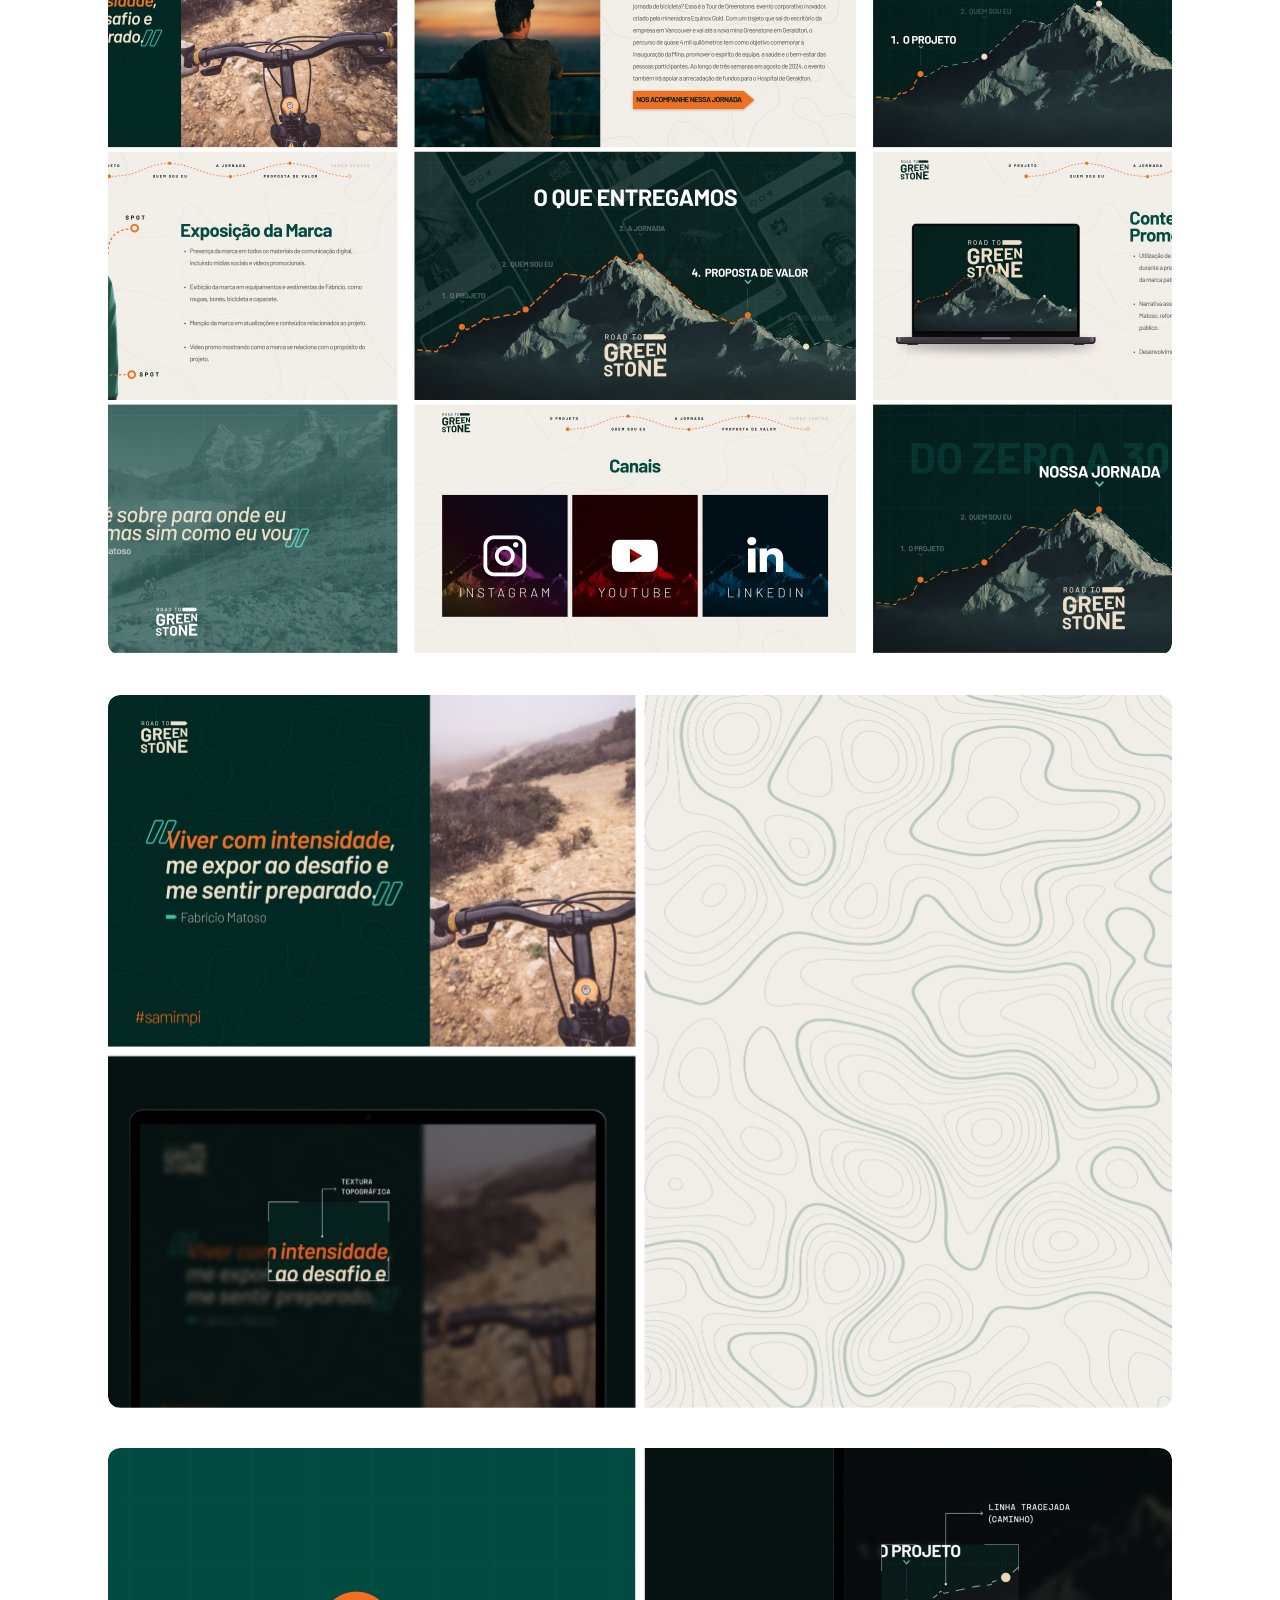
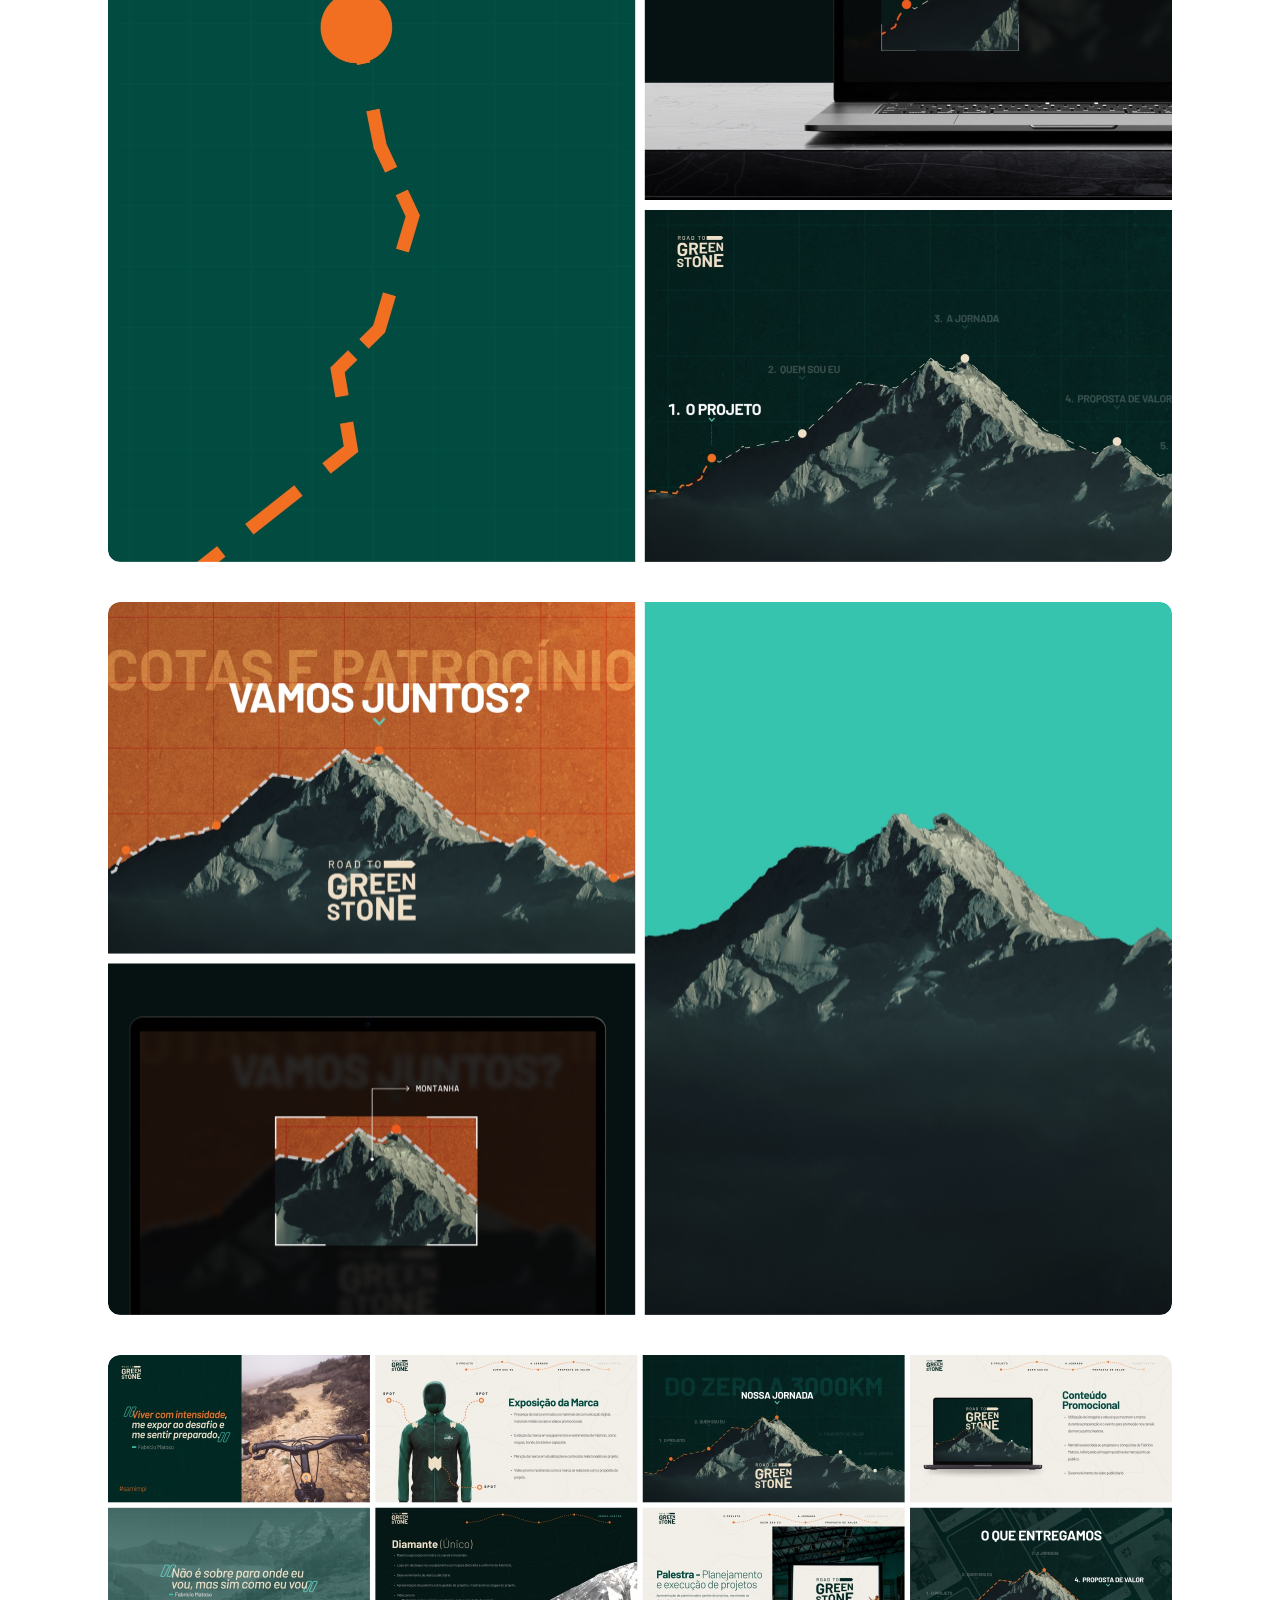
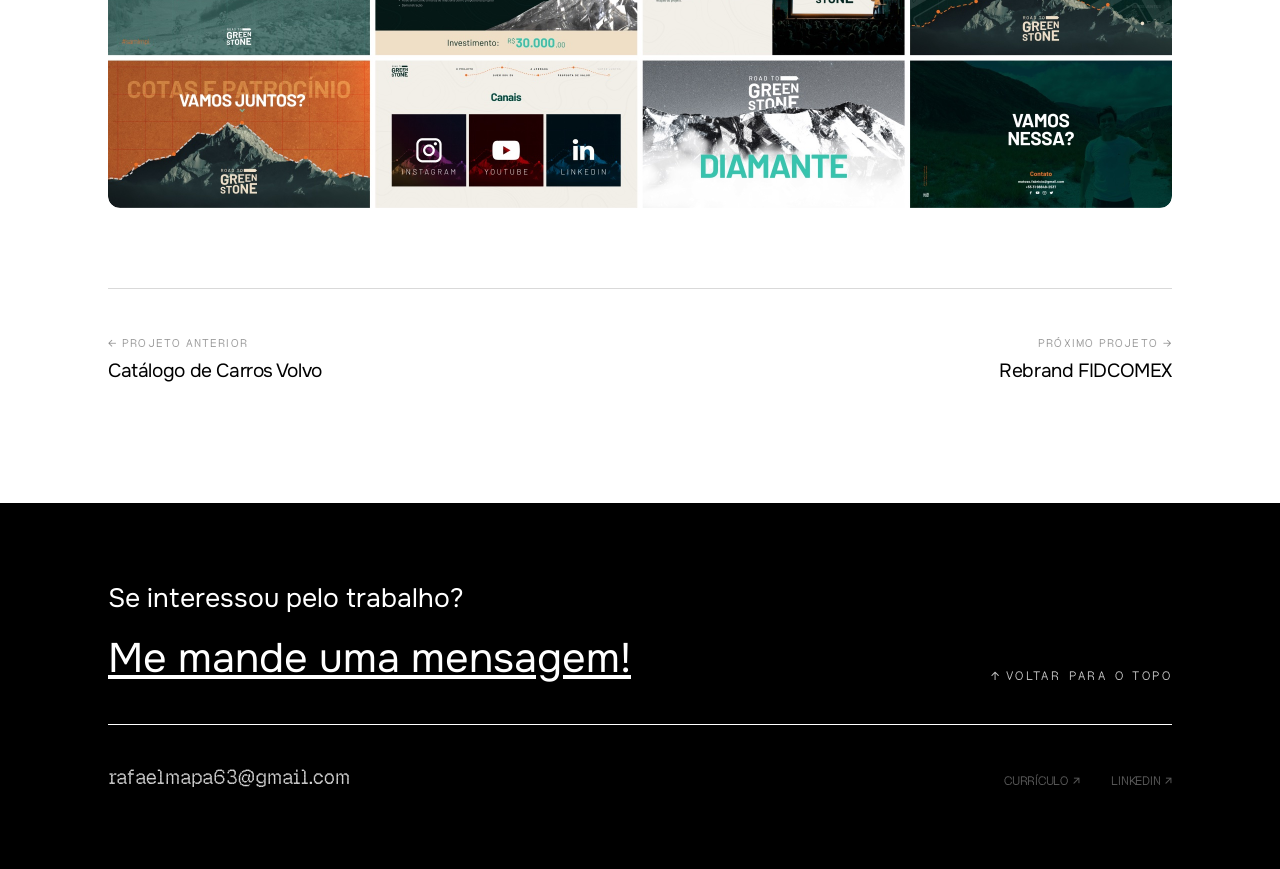
==== commit 95e38641: "feat: adicionar navegacao entre projetos anterior e proximo em todos os cases" ====
--- a/captacao.html
+++ b/captacao.html
@@ -20,7 +20,7 @@
         <a href="sobre.html">sobre</a>
       </nav>
       <nav class="header-social t-nav pixel-mono">
-        <a href="#" class="cv-link">Currículo ↗</a>
+        <a href="assets/curriculo.pdf" target="_blank" class="cv-link">Currículo ↗</a>
         <a href="https://www.linkedin.com/in/rafaelmapa/" target="_blank" class="linkedin-link">linkedin ↗</a>
       </nav>
       <button class="hamburger" type="button" aria-label="Abrir menu" aria-controls="mobile-menu" aria-expanded="false">
@@ -31,6 +31,7 @@
       <nav class="pixel-mono">
         <a href="projetos.html">projetos</a>
         <a href="sobre.html">sobre</a>
+        <a href="assets/curriculo.pdf" target="_blank">currículo ↗</a>
         <a href="https://www.linkedin.com/in/rafaelmapa/" target="_blank">linkedin ↗</a>
       </nav>
     </div>
@@ -88,6 +89,18 @@
           <img src="assets/cases/captacao/img-5.jpg" alt="Mural completo dos slides da apresentação" width="1064" height="453">
         </div>
       </section>
+
+      <!-- Navegação entre Projetos -->
+      <nav class="case-navigation" aria-label="Navegação entre projetos">
+        <a href="catalogo.html" class="case-nav-link prev">
+          <span class="case-nav-direction pixel-mono">← PROJETO ANTERIOR</span>
+          <span class="case-nav-title">Catálogo de Carros Volvo</span>
+        </a>
+        <a href="fidcomex.html" class="case-nav-link next">
+          <span class="case-nav-direction pixel-mono">PRÓXIMO PROJETO →</span>
+          <span class="case-nav-title">Rebrand FIDCOMEX</span>
+        </a>
+      </nav>
     </main>
   </div>
 
@@ -110,7 +123,7 @@
           <span id="email-tooltip" style="position: absolute; bottom: 100%; left: 0; margin-bottom: 8px; background: var(--white); color: var(--black); padding: 4px 8px; border-radius: 2px; font-size: 12px; opacity: 0; pointer-events: none; transition: opacity 0.2s; white-space: nowrap;">Email Copiado</span>
         </a>
         <nav class="header-social t-nav pixel-mono">
-          <a href="#">Currículo ↗</a>
+          <a href="assets/curriculo.pdf" target="_blank">Currículo ↗</a>
           <a href="https://www.linkedin.com/in/rafaelmapa/" target="_blank">linkedin ↗</a>
         </nav>
       </div>
--- a/style.css
+++ b/style.css
@@ -1151,3 +1151,70 @@
   display: block;
   border-radius: 41px;
 }
+
+/* Navegação entre Cases */
+.case-navigation {
+  display: flex;
+  justify-content: space-between;
+  align-items: flex-start;
+  gap: 24px;
+  margin-top: 80px;
+  margin-bottom: 120px;
+  padding-top: 48px;
+  border-top: 1px solid var(--divider);
+}
+
+.case-nav-link {
+  display: flex;
+  flex-direction: column;
+  gap: 8px;
+  text-decoration: none;
+  color: inherit;
+  transition: opacity 0.2s ease;
+  max-width: 48%;
+}
+
+.case-nav-link:hover {
+  opacity: 0.65;
+}
+
+.case-nav-link.prev {
+  text-align: left;
+  align-items: flex-start;
+}
+
+.case-nav-link.next {
+  text-align: right;
+  align-items: flex-end;
+}
+
+.case-nav-direction {
+  font-size: 11px;
+  letter-spacing: 0.1em;
+  color: var(--nav-gray);
+  line-height: 1.2;
+}
+
+.case-nav-title {
+  font-size: clamp(16px, calc(14px + 0.4vw), 22px);
+  font-weight: 400;
+  color: var(--black);
+  letter-spacing: -0.02em;
+  line-height: 1.25;
+}
+
+@media (max-width: 600px) {
+  .case-navigation {
+    margin-top: 60px;
+    margin-bottom: 80px;
+    padding-top: 32px;
+    gap: 16px;
+  }
+  .case-nav-direction {
+    font-size: 10px;
+  }
+  .case-nav-title {
+    font-size: 15px;
+  }
+}
+
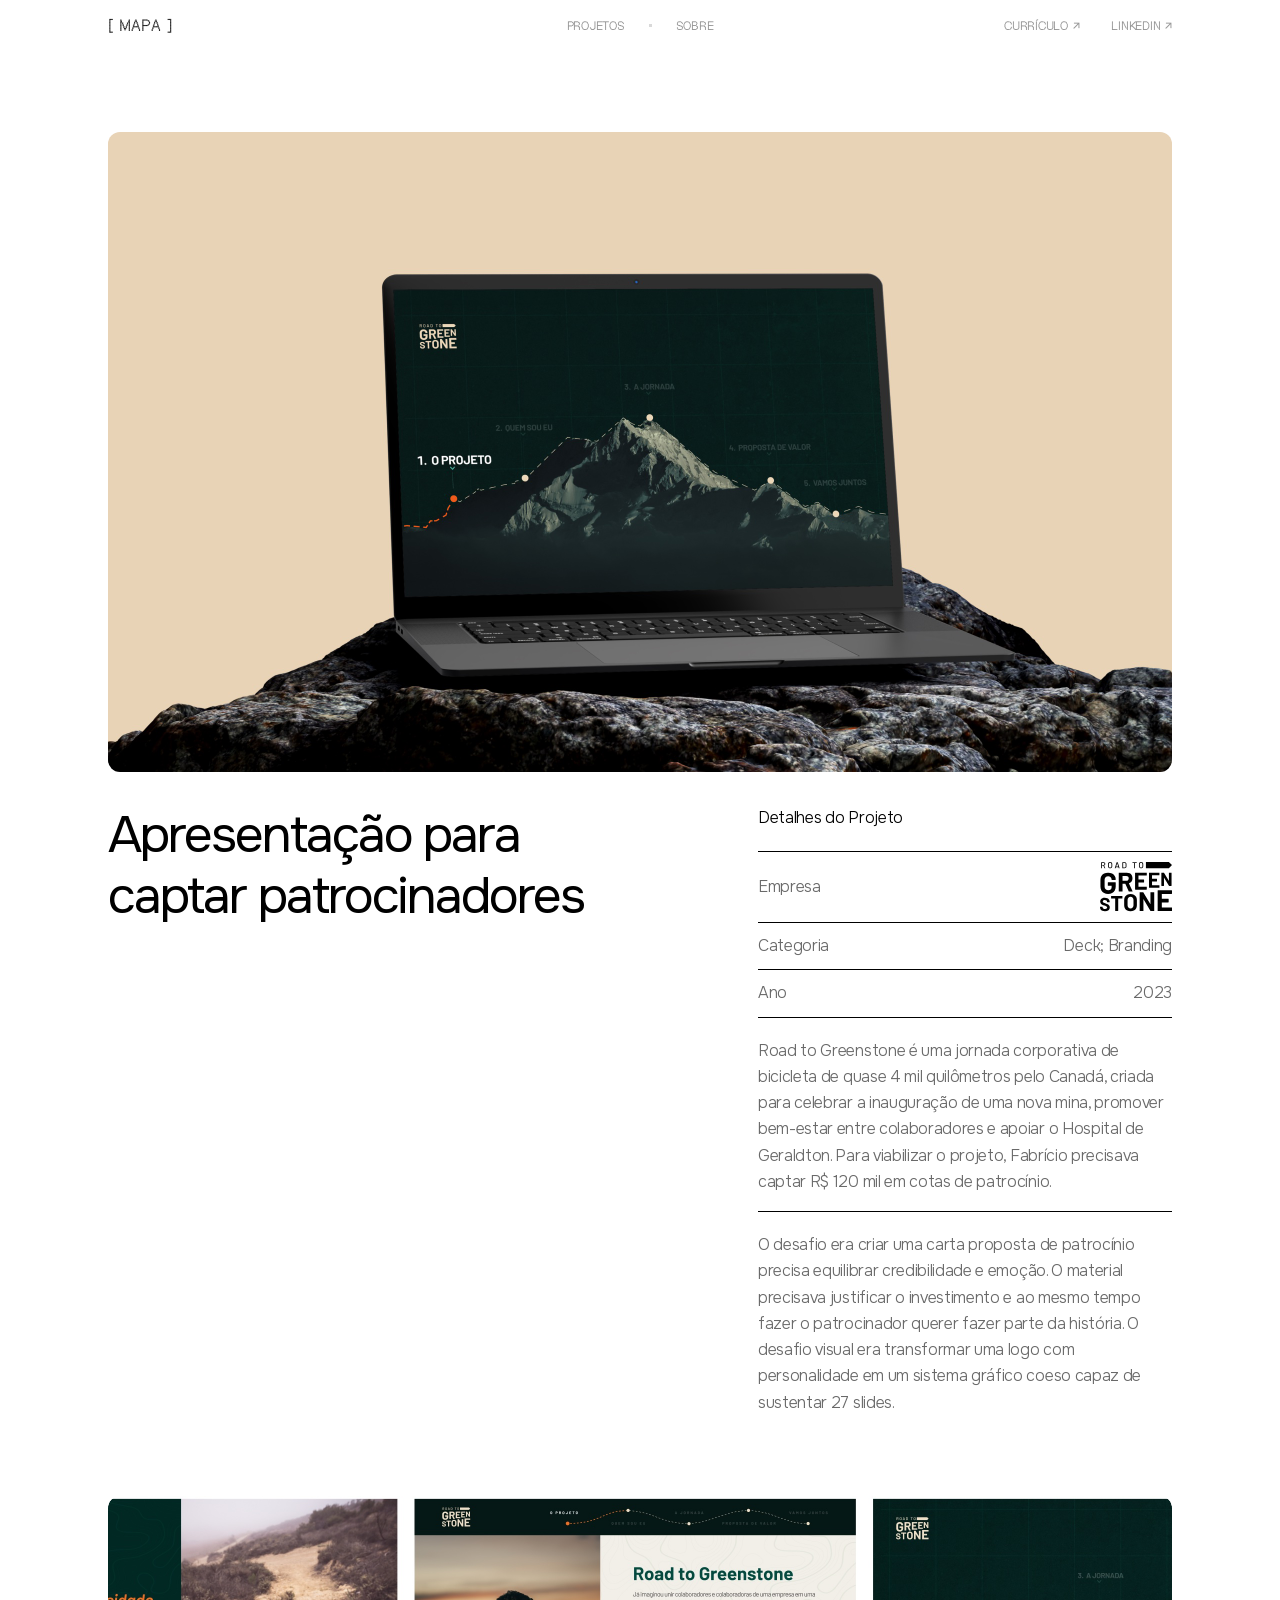
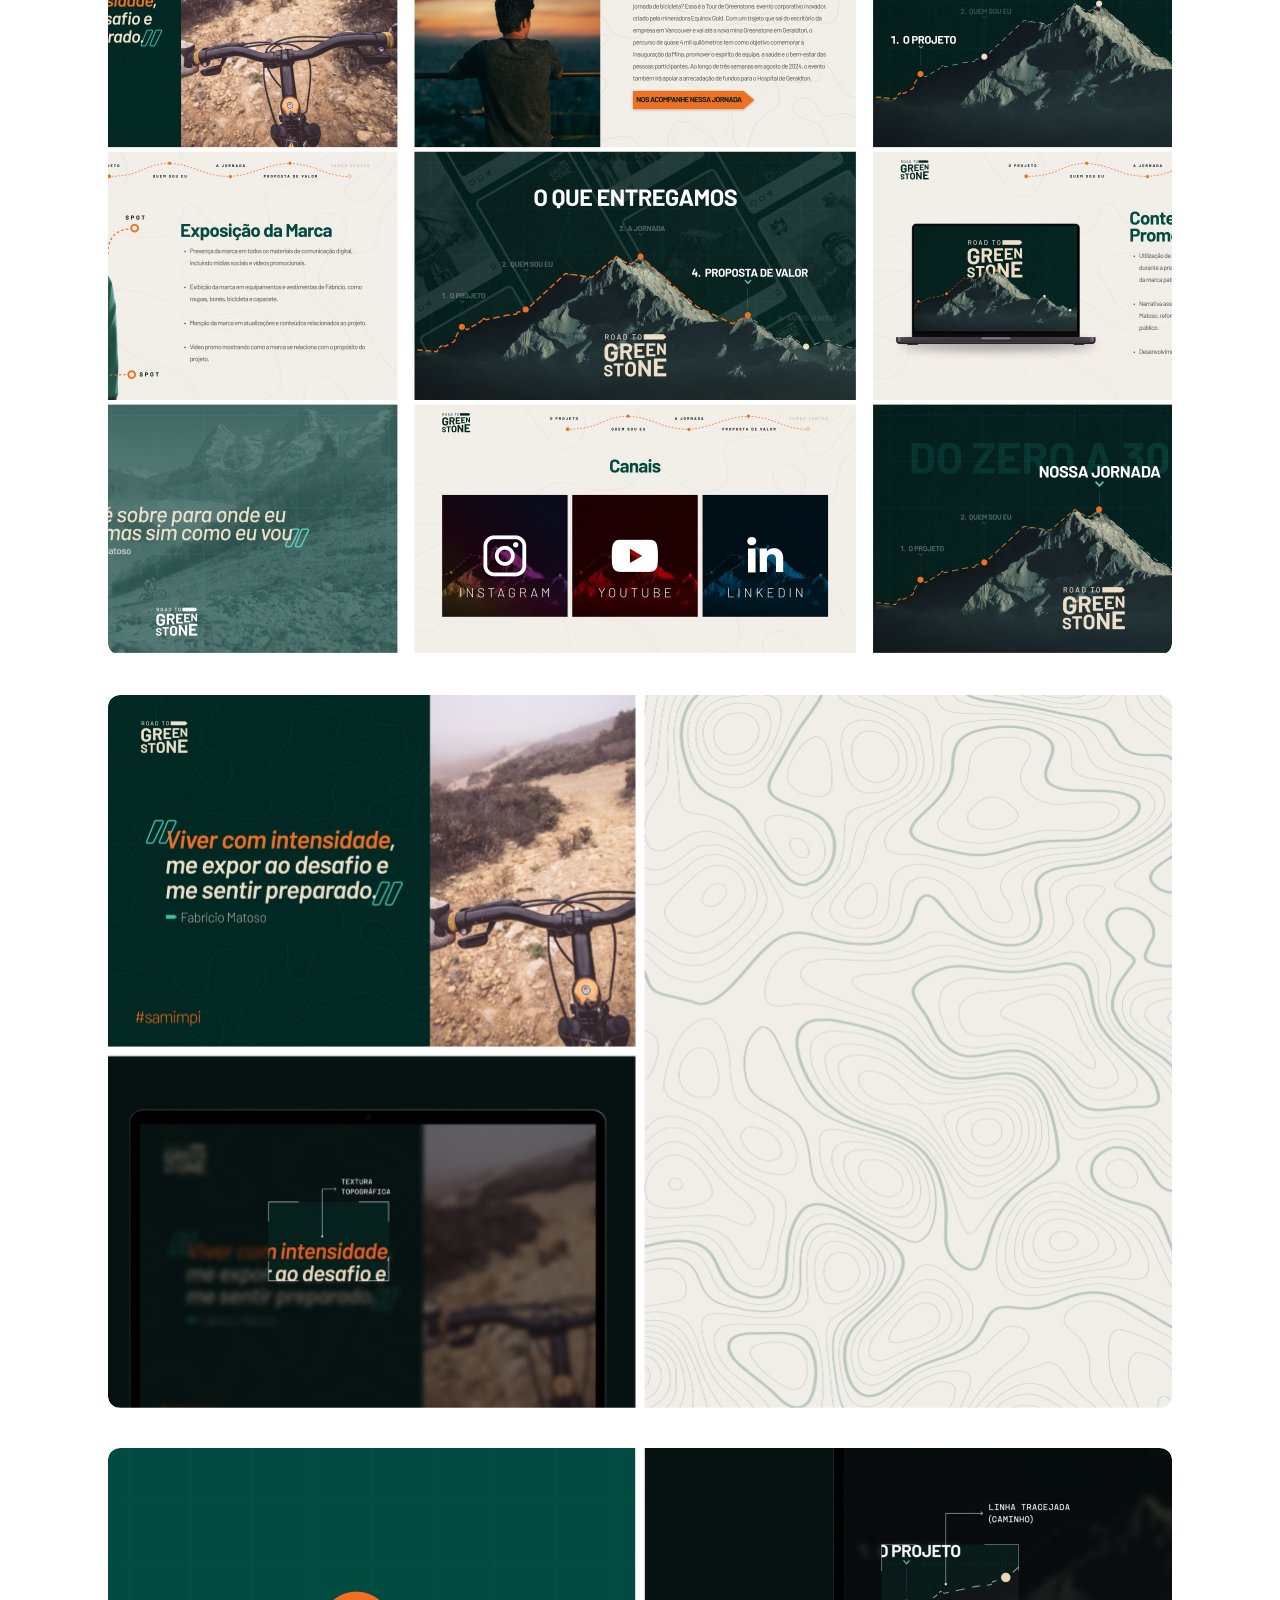
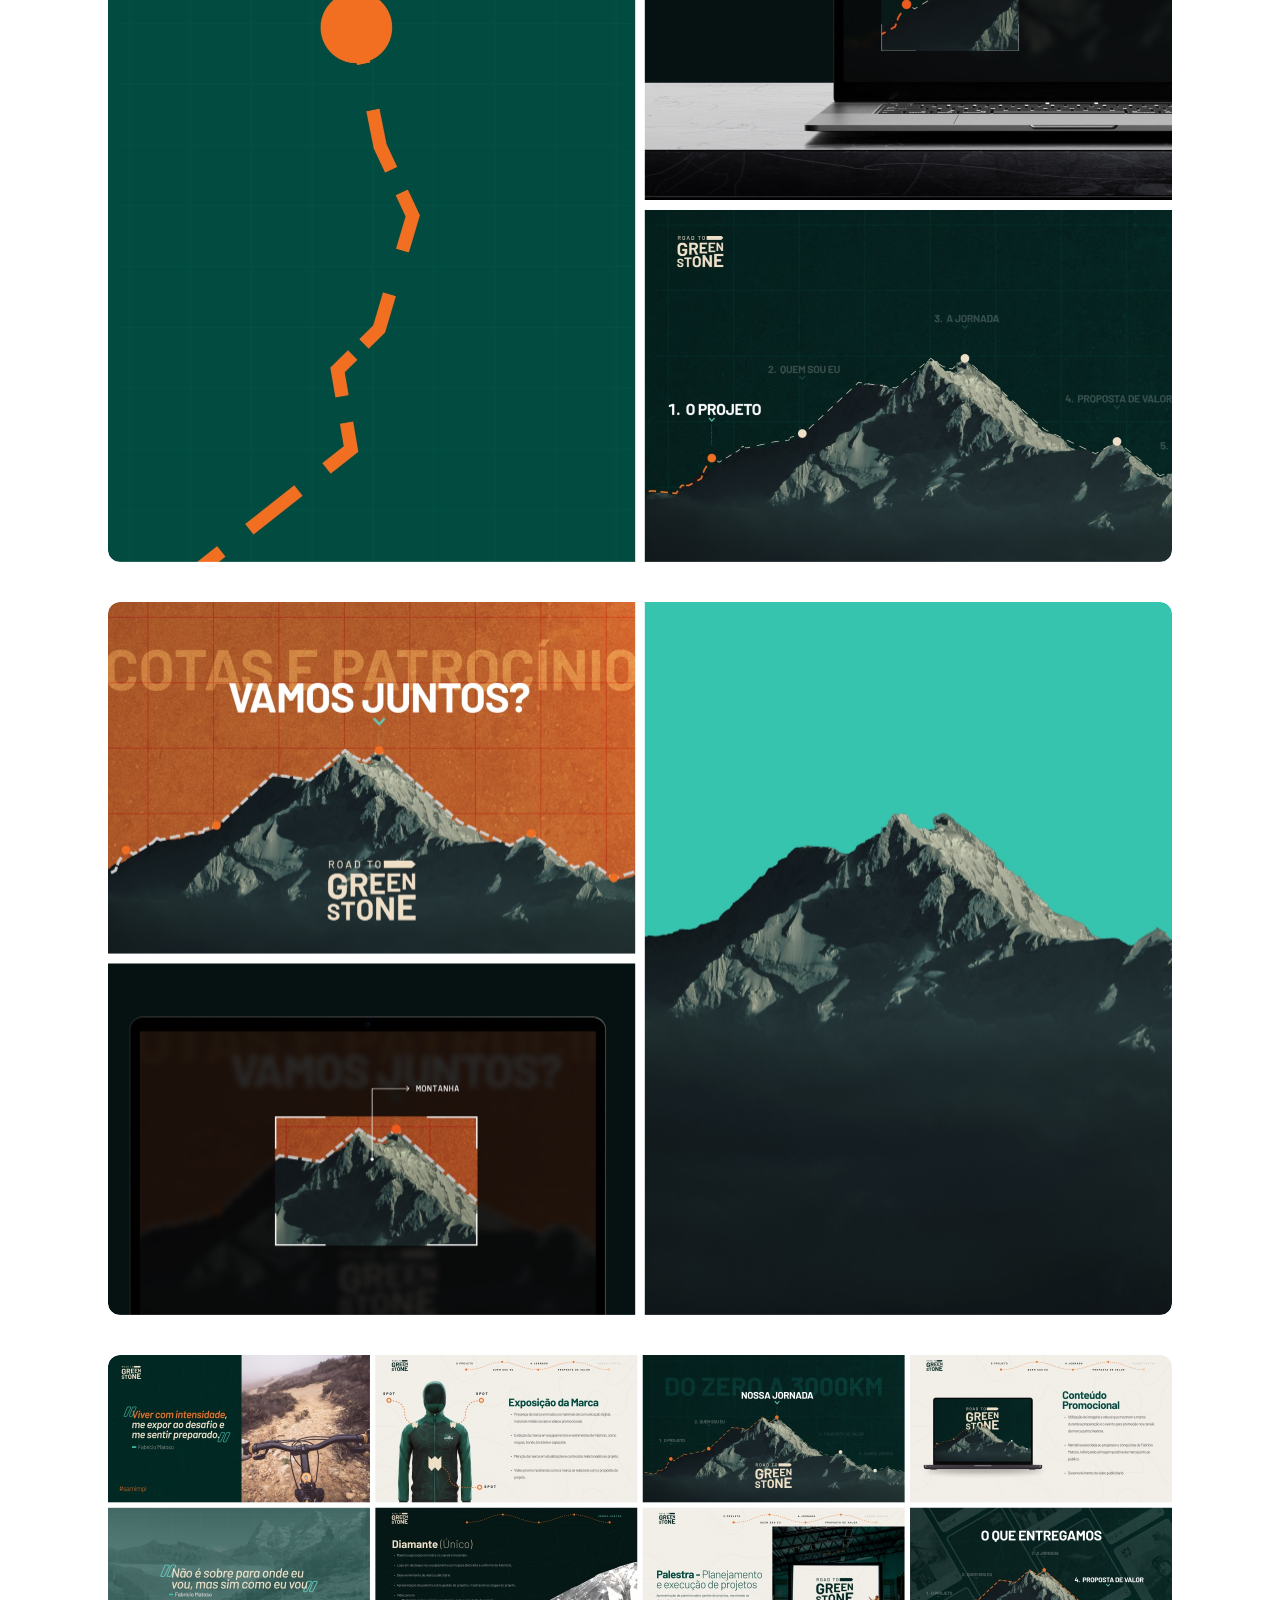
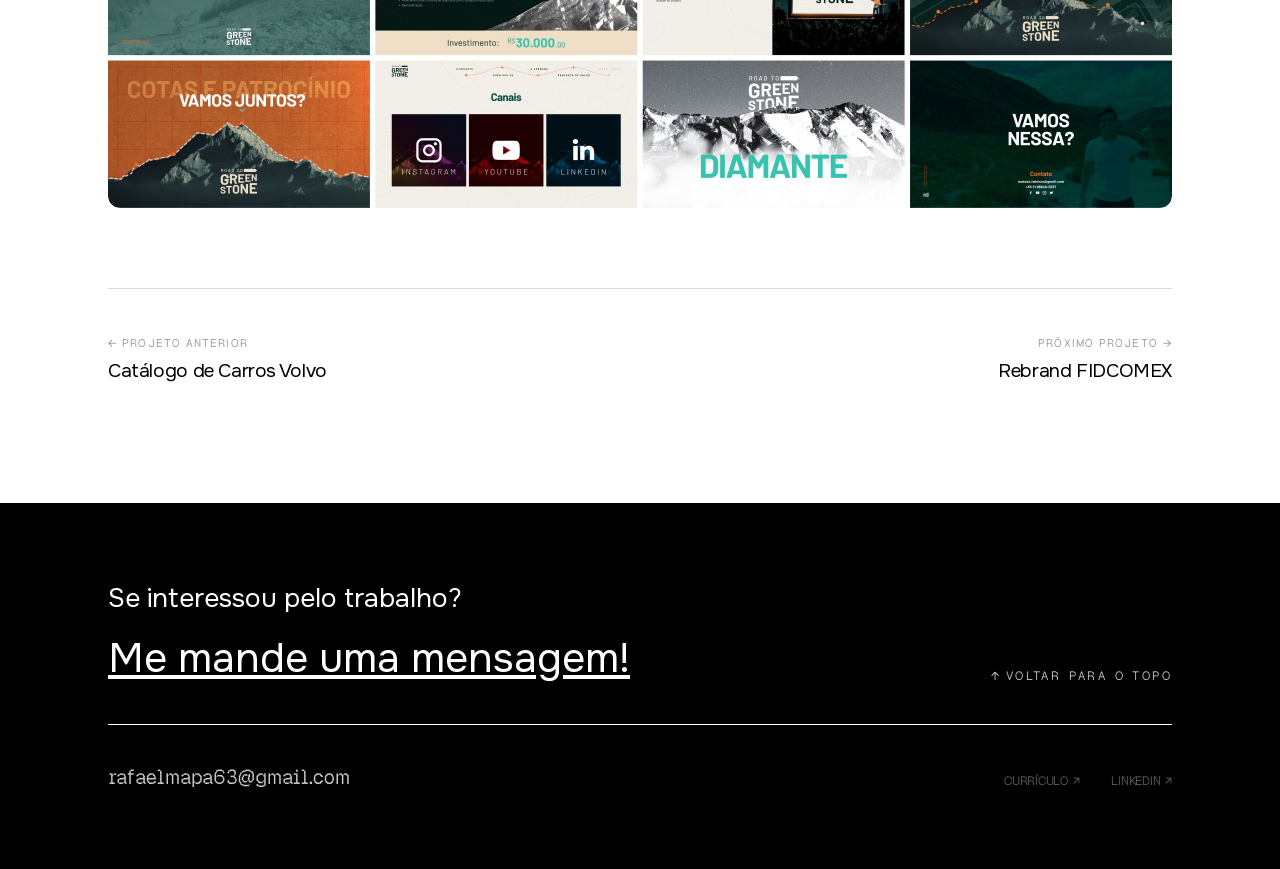
==== commit dc80ccde: "feat: concluir auditoria de performance e SEO" ====
--- a/captacao.html
+++ b/captacao.html
@@ -5,23 +5,34 @@
   <meta name="viewport" content="width=device-width, initial-scale=1.0">
   <title>Rafael Mapa - Apresentação para captar patrocinadores (Road to Greenstone)</title>
   <meta name="description" content="Road to Greenstone é uma jornada corporativa de bicicleta de quase 4 mil quilômetros pelo Canadá. Apresentação para captação de cotas de patrocínio.">
-  <link rel="preconnect" href="https://fonts.googleapis.com">
-  <link rel="preconnect" href="https://fonts.gstatic.com" crossorigin>
-  <link href="https://fonts.googleapis.com/css2?family=Onest:wght@300;400&display=swap" rel="stylesheet">
   <link rel="stylesheet" href="style.css">
+  <link rel="icon" type="image/png" href="favicon.png">
+  <link rel="preload" href="assets/fonts/Onest-Variable-Latin.woff2" as="font" type="font/woff2" crossorigin>
+  <link rel="manifest" href="site.webmanifest">
+  <link rel="apple-touch-icon" href="apple-touch-icon.png">
+  <link rel="canonical" href="https://rafaelmapa.com.br/captacao">
+  <meta property="og:type" content="website">
+  <meta property="og:url" content="https://rafaelmapa.com.br/captacao">
+  <meta property="og:title" content="Rafael Mapa - Apresentação para captar patrocinadores (Road to Greenstone)">
+  <meta property="og:description" content="Road to Greenstone é uma jornada corporativa de bicicleta de quase 4 mil quilômetros pelo Canadá. Apresentação para captação de cotas de patrocínio.">
+  <meta property="og:image" content="https://rafaelmapa.com.br/assets/home/og-porsche.jpg">
+  <meta name="twitter:card" content="summary_large_image">
+  <meta name="twitter:title" content="Rafael Mapa - Apresentação para captar patrocinadores (Road to Greenstone)">
+  <meta name="twitter:description" content="Road to Greenstone é uma jornada corporativa de bicicleta de quase 4 mil quilômetros pelo Canadá. Apresentação para captação de cotas de patrocínio.">
+  <meta name="twitter:image" content="https://rafaelmapa.com.br/assets/home/og-porsche.jpg">
 </head>
 <body>
   <div class="container">
     <header>
-      <div id="logo-text" class="pixel-mono" style="font-size:16px; cursor: pointer;" onclick="window.location.href='index.html'">[ MAPA ]</div>
+      <div id="logo-text" class="pixel-mono" style="font-size:16px; cursor: pointer;" onclick="window.location.href='/'">[ MAPA ]</div>
       <nav class="header-links t-nav pixel-mono">
-        <a href="projetos.html">projetos</a>
+        <a href="/projetos">projetos</a>
         <div class="dot"></div>
-        <a href="sobre.html">sobre</a>
+        <a href="/sobre">sobre</a>
       </nav>
       <nav class="header-social t-nav pixel-mono">
-        <a href="assets/curriculo.pdf" target="_blank" class="cv-link">Currículo ↗</a>
-        <a href="https://www.linkedin.com/in/rafaelmapa/" target="_blank" class="linkedin-link">linkedin ↗</a>
+        <a href="assets/curriculo.pdf" target="_blank" class="cv-link" rel="noopener noreferrer">Currículo ↗</a>
+        <a href="https://www.linkedin.com/in/rafaelmapa/" target="_blank" class="linkedin-link" rel="noopener noreferrer">linkedin ↗</a>
       </nav>
       <button class="hamburger" type="button" aria-label="Abrir menu" aria-controls="mobile-menu" aria-expanded="false">
         <span></span><span></span><span></span>
@@ -29,10 +40,10 @@
     </header>
     <div class="mobile-menu-overlay" id="mobile-menu">
       <nav class="pixel-mono">
-        <a href="projetos.html">projetos</a>
-        <a href="sobre.html">sobre</a>
-        <a href="assets/curriculo.pdf" target="_blank">currículo ↗</a>
-        <a href="https://www.linkedin.com/in/rafaelmapa/" target="_blank">linkedin ↗</a>
+        <a href="/projetos">projetos</a>
+        <a href="/sobre">sobre</a>
+        <a href="assets/curriculo.pdf" target="_blank" rel="noopener noreferrer">currículo ↗</a>
+        <a href="https://www.linkedin.com/in/rafaelmapa/" target="_blank" rel="noopener noreferrer">linkedin ↗</a>
       </nav>
     </div>
 
@@ -92,11 +103,11 @@
 
       <!-- Navegação entre Projetos -->
       <nav class="case-navigation" aria-label="Navegação entre projetos">
-        <a href="catalogo.html" class="case-nav-link prev">
+        <a href="/catalogo" class="case-nav-link prev">
           <span class="case-nav-direction pixel-mono">← PROJETO ANTERIOR</span>
           <span class="case-nav-title">Catálogo de Carros Volvo</span>
         </a>
-        <a href="fidcomex.html" class="case-nav-link next">
+        <a href="/fidcomex" class="case-nav-link next">
           <span class="case-nav-direction pixel-mono">PRÓXIMO PROJETO →</span>
           <span class="case-nav-title">Rebrand FIDCOMEX</span>
         </a>
@@ -110,7 +121,7 @@
       <div class="footer-top">
         <div class="footer-cta">
           <p>Se interessou pelo trabalho?</p>
-          <p><a href="https://wa.me/5531984040289" target="_blank" style="color: inherit; text-decoration: none;">Me mande uma mensagem!</a></p>
+          <p><a href="https://wa.me/5531984040289" target="_blank" style="color: inherit; text-decoration: none;" rel="noopener noreferrer">Me mande uma mensagem!</a></p>
         </div>
         <a href="#top" class="back-to-top pixel-mono">
           <span>↑</span> VOLTAR PARA O TOPO
@@ -123,8 +134,8 @@
           <span id="email-tooltip" style="position: absolute; bottom: 100%; left: 0; margin-bottom: 8px; background: var(--white); color: var(--black); padding: 4px 8px; border-radius: 2px; font-size: 12px; opacity: 0; pointer-events: none; transition: opacity 0.2s; white-space: nowrap;">Email Copiado</span>
         </a>
         <nav class="header-social t-nav pixel-mono">
-          <a href="assets/curriculo.pdf" target="_blank">Currículo ↗</a>
-          <a href="https://www.linkedin.com/in/rafaelmapa/" target="_blank">linkedin ↗</a>
+          <a href="assets/curriculo.pdf" target="_blank" rel="noopener noreferrer">Currículo ↗</a>
+          <a href="https://www.linkedin.com/in/rafaelmapa/" target="_blank" rel="noopener noreferrer">linkedin ↗</a>
         </nav>
       </div>
     </div>
--- a/style.css
+++ b/style.css
@@ -1,3 +1,11 @@
+@font-face {
+  font-family: "Onest";
+  src: url("assets/fonts/Onest-Variable-Latin.woff2") format("woff2");
+  font-weight: 300 400;
+  font-style: normal;
+  font-display: swap;
+}
+
 /* Reset & Fonts */
 :root {
   --gray: #696969;
@@ -12,6 +20,15 @@
 a { text-decoration: none; color: inherit; }
 img { max-width: 100%; height: auto; display: block; }
 
+a:focus-visible,
+button:focus-visible,
+input:focus-visible,
+textarea:focus-visible,
+select:focus-visible {
+  outline: 2px solid #CBF86C;
+  outline-offset: 2px;
+}
+
 body {
   font-family: 'Onest', system-ui, sans-serif;
   color: var(--black);
@@ -61,7 +78,7 @@
 .t-card-title { font-size: clamp(16px, calc(13px + 0.45vw), 20px); font-weight: 400; letter-spacing: -0.02em; line-height: 1.2; }
 .t-body { font-size: 16px; font-weight: 300; letter-spacing: -0.02em; line-height: 1.64; }
 .t-nav { font-size: 12px; letter-spacing: -0.02em; color: var(--nav-gray); }
-.t-metadata { font-size: 10px; font-weight: 400; letter-spacing: -0.02em; text-transform: uppercase; }
+.t-metadata { font-size: 12px; font-weight: 400; letter-spacing: -0.02em; text-transform: uppercase; }
 
 /* Layout */
 .container {
@@ -485,18 +502,18 @@
     object-fit: fill;
   }
 }
-.other-card .overlay {
+.other-card::after {
+  content: '';
   position: absolute;
-  top: 0;
-  left: 0;
-  width: 100%;
-  height: 100%;
-  background: linear-gradient(to top, rgba(0,0,0,0.2) 15%, transparent 46%);
+  inset: 0;
+  background: linear-gradient(to top, rgba(0, 0, 0, 0.78) 0%, rgba(0, 0, 0, 0.38) 45%, rgba(0, 0, 0, 0) 80%);
+  z-index: 2;
+  pointer-events: none;
 }
 
 .other-card-content {
   position: relative;
-  z-index: 2;
+  z-index: 3;
   display: flex;
   flex-direction: column;
   justify-content: flex-end;
@@ -505,11 +522,12 @@
   width: 100%;
 }
 
-.other-card.medium .other-card-content {
-  justify-content: flex-end;
-}
-.other-card.small .other-card-content {
-  justify-content: flex-start;
+.other-card-content h3 {
+  color: var(--white) !important;
+  font-size: 20px;
+  font-weight: 400;
+  letter-spacing: -0.02em;
+  line-height: 1.25;
 }
 
 .other-card .tags {
@@ -517,20 +535,15 @@
   gap: 8px;
   flex-wrap: wrap;
 }
+
 .other-card .tag {
-  background-color: #ddd;
-  color: #555;
+  background-color: #FFFFFF !important;
+  color: #000000 !important;
   font-size: 12px;
+  font-weight: 400;
   padding: 4px 12px;
   border-radius: 4px;
-}
-.other-card .tag.dark {
-  background-color: #1b1b1b;
-  color: var(--white);
-}
-
-.other-card-content.dark h3 {
-  color: var(--black) !important;
+  letter-spacing: -0.01em;
 }
 
 /* Hamburger active state */
